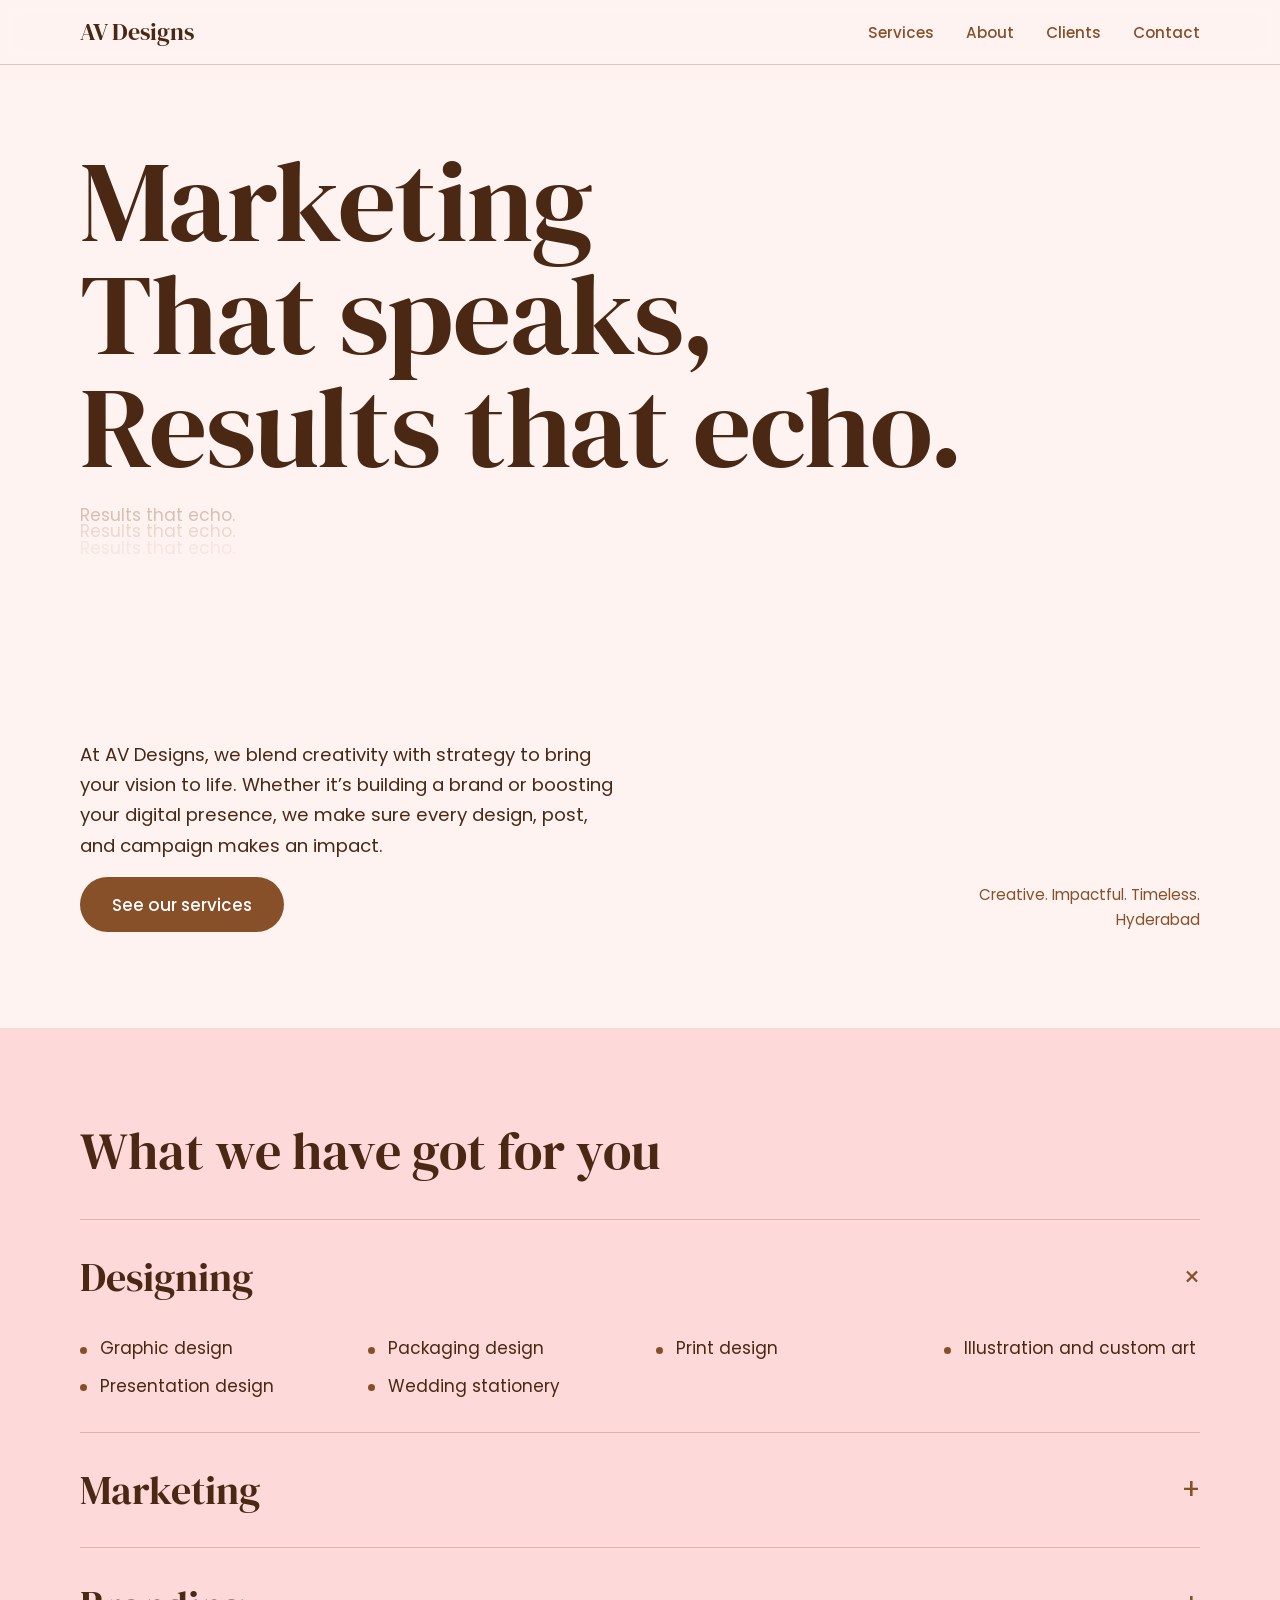
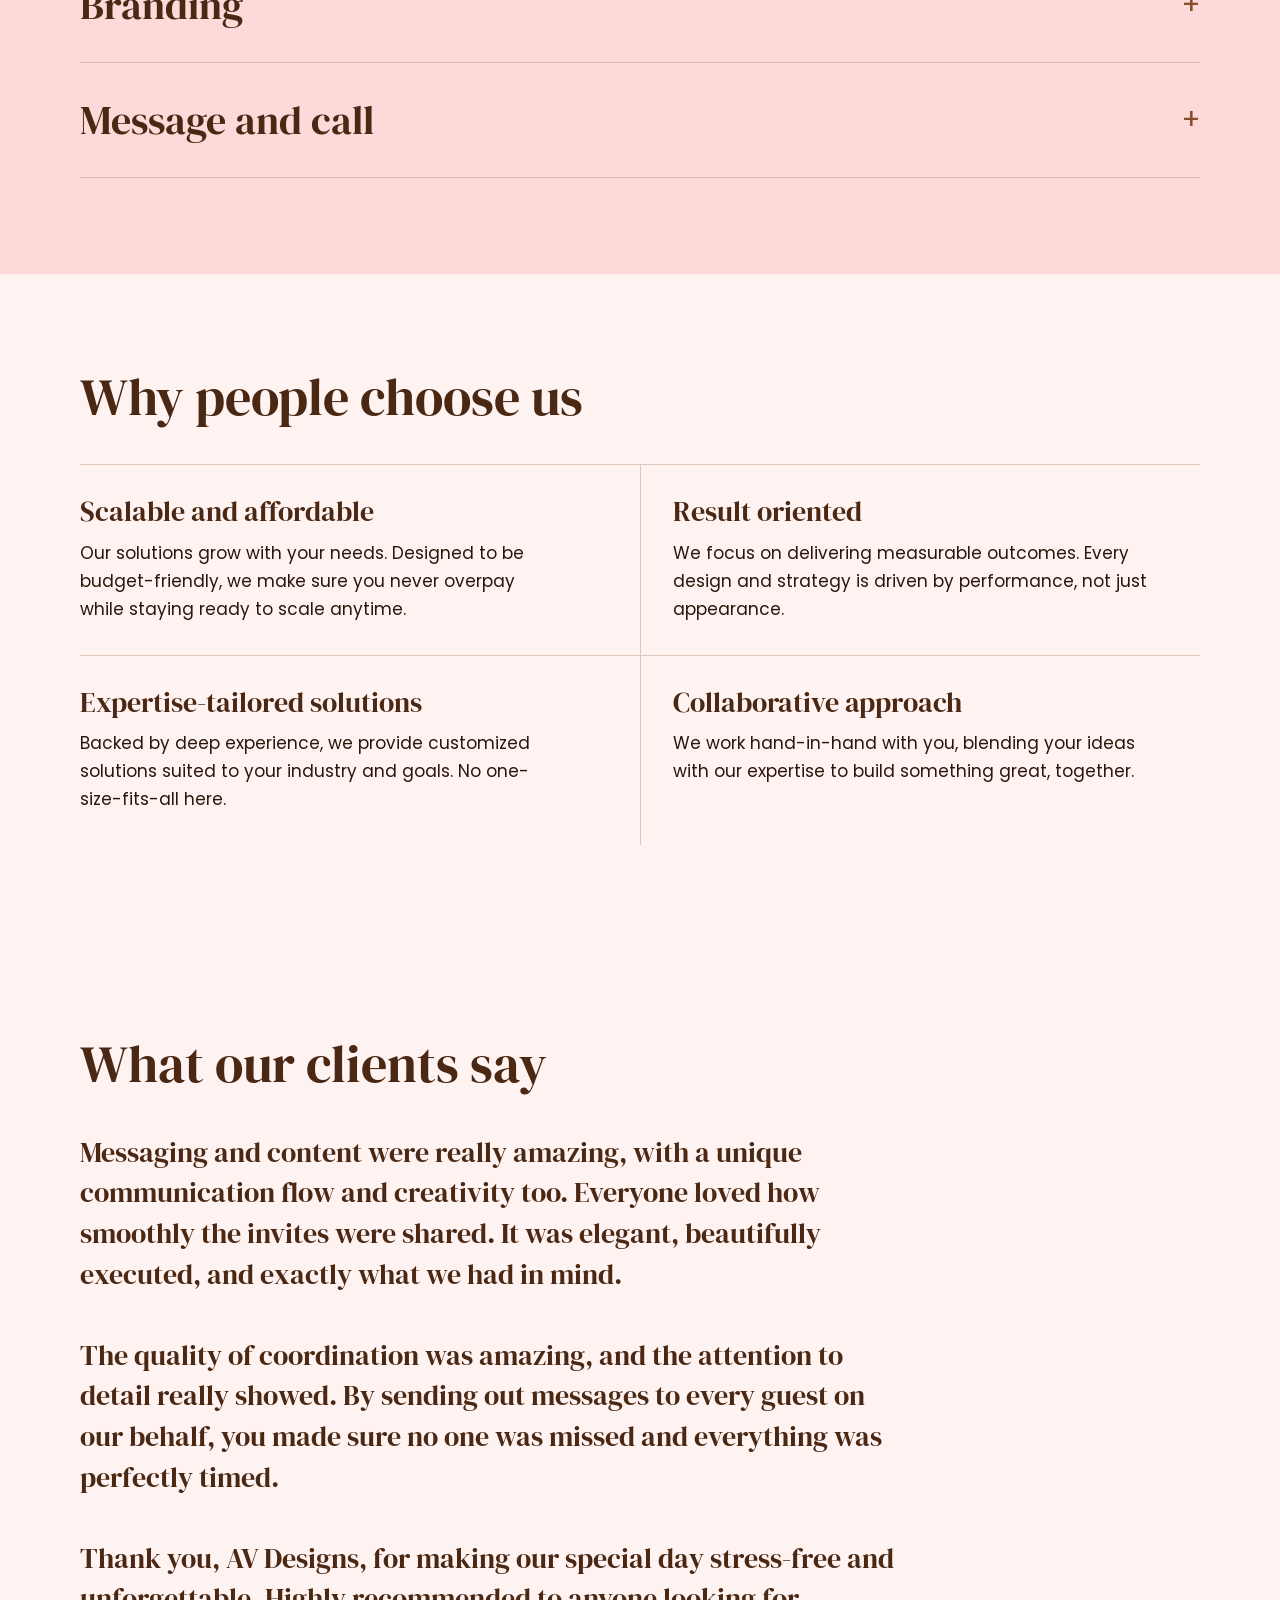
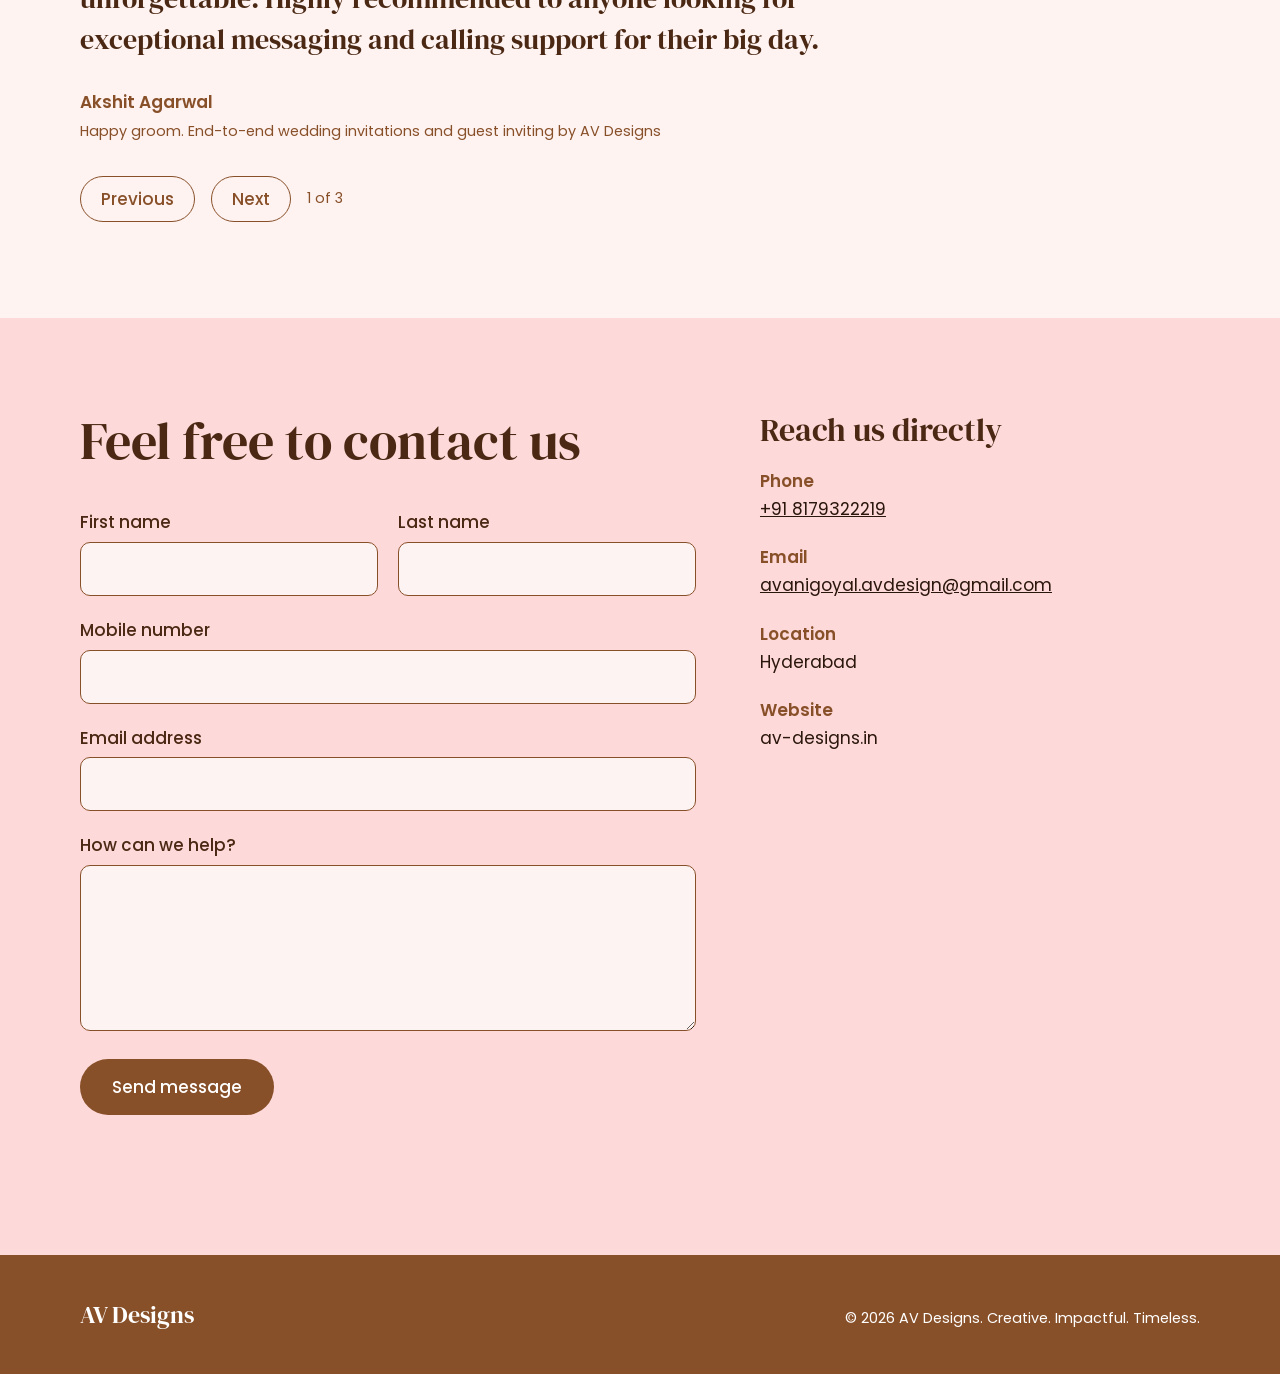
==== index.html @ d462ab47 "Initial commit" ====
<!doctype html>
<html lang="en">
<head>
<meta charset="UTF-8">
<meta name="viewport" content="width=device-width, initial-scale=1">
<title>AV Designs | Marketing, branding and wedding invitations</title>
<meta name="description" content="AV Designs blends creativity with strategy: graphic design, digital marketing, branding, and messaging for businesses and weddings. Hyderabad.">
<link rel="preconnect" href="https://fonts.googleapis.com">
<link rel="preconnect" href="https://fonts.gstatic.com" crossorigin>
<link href="https://fonts.googleapis.com/css2?family=DM+Serif+Display:ital@0;1&family=Poppins:wght@400;500;600&display=swap" rel="stylesheet">
<style>
:root{
  --brown:#885029;
  --brown-deep:#4a2813;
  --ink:#2a160a;
  --blush:#fdd9d9;
  --blush-pale:#fff3f2;
  --paper:#ffffff;
  --line:rgba(136,80,41,.28);
  --serif:'DM Serif Display',Georgia,serif;
  --sans:'Poppins',system-ui,-apple-system,'Segoe UI',sans-serif;
}
*{box-sizing:border-box}
html{scroll-behavior:smooth;scroll-padding-top:72px}
body{margin:0;font-family:var(--sans);color:var(--ink);background:var(--blush-pale);line-height:1.65;font-size:17px}
a{color:inherit}
img{max-width:100%}
:focus-visible{outline:3px solid var(--brown);outline-offset:3px;border-radius:4px}
.wrap{width:min(1120px,100% - 2.5rem);margin-inline:auto}
section{padding:6rem 0}
h1,h2,h3{font-family:var(--serif);font-weight:400;line-height:1.05;margin:0;color:var(--brown-deep)}
h2{font-size:clamp(2rem,4.5vw,3.25rem);margin-bottom:2.5rem}
p{margin:0 0 1rem}

/* nav */
header{position:sticky;top:0;z-index:20;background:rgba(255,243,242,.92);backdrop-filter:blur(8px);border-bottom:1px solid var(--line)}
.nav{display:flex;align-items:center;justify-content:space-between;height:64px}
.brand{font-family:var(--serif);font-size:1.5rem;color:var(--brown-deep);text-decoration:none}
.nav ul{display:flex;gap:2rem;list-style:none;margin:0;padding:0}
.nav a.link{text-decoration:none;font-weight:500;font-size:.95rem;color:var(--brown)}
.nav a.link:hover{text-decoration:underline;text-underline-offset:6px}
@media(max-width:640px){.nav ul{gap:1rem}.nav a.link{font-size:.82rem}.brand{font-size:1.25rem}}

/* hero: the echo */
.hero{padding:5rem 0 6rem;overflow:hidden}
.hero h1{font-size:clamp(3rem,9vw,7.25rem);letter-spacing:-.01em;line-height:.98}
.hero h1 span{display:block}
.echo{position:relative;height:0;pointer-events:none;user-select:none}
.echo span{display:block;position:absolute;left:0;top:0;white-space:nowrap;color:var(--brown);opacity:0}
.echo span:nth-child(1){transform:translateY(.98em);--o:.32}
.echo span:nth-child(2){transform:translateY(1.96em);--o:.17}
.echo span:nth-child(3){transform:translateY(2.94em);--o:.08}
.echo span{animation:echo 1.1s ease-out forwards}
.echo span:nth-child(1){animation-delay:.5s}
.echo span:nth-child(2){animation-delay:.8s}
.echo span:nth-child(3){animation-delay:1.1s}
@keyframes echo{to{opacity:var(--o)}}
.hero-body{margin-top:clamp(7rem,22vw,16rem);display:grid;grid-template-columns:1.3fr 1fr;gap:3rem;align-items:end}
.hero-body p{font-size:1.15rem;max-width:34rem;color:var(--brown-deep)}
.btn{display:inline-block;background:var(--brown);color:#fff;padding:.85rem 2rem;border-radius:999px;text-decoration:none;font-weight:500;border:0;font:inherit;font-weight:500;cursor:pointer}
.btn:hover{background:var(--brown-deep)}
.hero-meta{justify-self:end;text-align:right;color:var(--brown);font-size:.95rem}
@media(max-width:760px){.hero-body{grid-template-columns:1fr}.hero-meta{justify-self:start;text-align:left}}

/* services */
.services{background:var(--blush)}
details{border-top:1px solid var(--line)}
details:last-of-type{border-bottom:1px solid var(--line)}
summary{list-style:none;cursor:pointer;display:flex;justify-content:space-between;align-items:center;gap:1rem;padding:1.5rem 0;font-family:var(--serif);font-size:clamp(1.6rem,3.6vw,2.5rem);color:var(--brown-deep)}
summary::-webkit-details-marker{display:none}
summary::after{content:"+";font-family:var(--sans);font-size:1.75rem;color:var(--brown);transition:transform .25s}
details[open] summary::after{transform:rotate(45deg)}
details ul{margin:0 0 2rem;padding:0;list-style:none;display:grid;grid-template-columns:repeat(auto-fit,minmax(240px,1fr));gap:.6rem 2rem}
details li{padding-left:1.25rem;position:relative;color:var(--brown-deep)}
details li::before{content:"";position:absolute;left:0;top:.75em;width:7px;height:7px;border-radius:50%;background:var(--brown)}

/* why us */
.why-grid{display:grid;grid-template-columns:repeat(2,1fr);gap:0}
.why-grid div{padding:2rem 2rem 2rem 0;border-top:1px solid var(--line)}
.why-grid div:nth-child(even){padding-left:2rem;border-left:1px solid var(--line)}
.why-grid h3{font-size:1.75rem;margin-bottom:.75rem}
.why-grid p{margin:0;max-width:30rem}
@media(max-width:700px){.why-grid{grid-template-columns:1fr}.why-grid div,.why-grid div:nth-child(even){padding:1.75rem 0;border-left:0}}

/* testimonials */
.quote-box{max-width:52rem}
blockquote{margin:0;font-family:var(--serif);font-size:clamp(1.25rem,2.4vw,1.75rem);line-height:1.45;color:var(--brown-deep);white-space:pre-line}
.who{margin-top:1.75rem}
.who strong{display:block;font-weight:600;color:var(--brown)}
.who span{font-size:.9rem;color:var(--brown)}
.q-ctrl{display:flex;align-items:center;gap:1rem;margin-top:2rem}
.q-ctrl button{font:inherit;font-weight:500;padding:.5rem 1.25rem;border-radius:999px;border:1px solid var(--brown);background:transparent;color:var(--brown);cursor:pointer}
.q-ctrl button:hover{background:var(--brown);color:#fff}
.q-ctrl p{margin:0;color:var(--brown);font-size:.9rem}

/* contact */
.contact{background:var(--blush)}
.contact-grid{display:grid;grid-template-columns:1.4fr 1fr;gap:4rem}
form{display:grid;gap:1.25rem}
.row{display:grid;grid-template-columns:1fr 1fr;gap:1.25rem}
label{display:block;font-weight:500;margin-bottom:.35rem;color:var(--brown-deep)}
input,textarea{width:100%;font:inherit;padding:.75rem 1rem;border:1px solid var(--brown);border-radius:10px;background:rgba(255,255,255,.7);color:var(--ink)}
textarea{resize:vertical}
#status{min-height:1.5rem;margin:0;font-weight:500;color:var(--brown-deep)}
.details dl{margin:0}
.details dt{font-weight:600;color:var(--brown);margin-top:1.25rem}
.details dd{margin:0;overflow-wrap:anywhere}
@media(max-width:820px){.contact-grid{grid-template-columns:1fr;gap:3rem}.row{grid-template-columns:1fr}}

footer{background:var(--brown);color:#fff;padding:2.5rem 0}
footer .wrap{display:flex;justify-content:space-between;flex-wrap:wrap;gap:1rem;align-items:baseline}
footer .brand{color:#fff}
footer p{margin:0;font-size:.9rem}

@media(prefers-reduced-motion:reduce){
  html{scroll-behavior:auto}
  .echo span{animation:none;opacity:var(--o)}
  summary::after{transition:none}
}
</style>
</head>
<body>

<header>
  <div class="wrap nav">
    <a class="brand" href="#top">AV Designs</a>
    <nav aria-label="Main">
      <ul>
        <li><a class="link" href="#services">Services</a></li>
        <li><a class="link" href="#about">About</a></li>
        <li><a class="link" href="#testimonials">Clients</a></li>
        <li><a class="link" href="#contact">Contact</a></li>
      </ul>
    </nav>
  </div>
</header>

<main id="top">
  <section class="hero">
    <div class="wrap">
      <h1>
        <span>Marketing</span>
        <span>That speaks,</span>
        <span>Results that echo.</span>
      </h1>
      <div class="echo" aria-hidden="true">
        <span>Results that echo.</span>
        <span>Results that echo.</span>
        <span>Results that echo.</span>
      </div>
      <div class="hero-body">
        <div>
          <p>At AV Designs, we blend creativity with strategy to bring your vision to life. Whether it’s building a brand or boosting your digital presence, we make sure every design, post, and campaign makes an impact.</p>
          <a class="btn" href="#services">See our services</a>
        </div>
        <div class="hero-meta">
          Creative. Impactful. Timeless.<br>
          Hyderabad
        </div>
      </div>
    </div>
  </section>

  <section class="services" id="services">
    <div class="wrap">
      <h2>What we have got for you</h2>

      <details name="svc" open>
        <summary>Designing</summary>
        <ul>
          <li>Graphic design</li>
          <li>Packaging design</li>
          <li>Print design</li>
          <li>Illustration and custom art</li>
          <li>Presentation design</li>
          <li>Wedding stationery</li>
        </ul>
      </details>
      <details name="svc">
        <summary>Marketing</summary>
        <ul>
          <li>Digital marketing strategy</li>
          <li>Social media management</li>
          <li>Email marketing</li>
          <li>Paid advertising (PPC)</li>
          <li>Search engine optimization</li>
          <li>Performance tracking and analytics</li>
        </ul>
      </details>
      <details name="svc">
        <summary>Branding</summary>
        <ul>
          <li>Logo design</li>
          <li>Brand identity development</li>
          <li>Brand strategy</li>
          <li>Brand collateral</li>
          <li>Rebranding</li>
          <li>Tagline and messaging</li>
        </ul>
      </details>
      <details name="svc">
        <summary>Message and call</summary>
        <ul>
          <li>SMS package (character limit: 189 characters)</li>
          <li>WhatsApp package</li>
          <li>WhatsApp package with a unique number</li>
        </ul>
      </details>
    </div>
  </section>

  <section id="about">
    <div class="wrap">
      <h2>Why people choose us</h2>
      <div class="why-grid">
        <div>
          <h3>Scalable and affordable</h3>
          <p>Our solutions grow with your needs. Designed to be budget-friendly, we make sure you never overpay while staying ready to scale anytime.</p>
        </div>
        <div>
          <h3>Result oriented</h3>
          <p>We focus on delivering measurable outcomes. Every design and strategy is driven by performance, not just appearance.</p>
        </div>
        <div>
          <h3>Expertise-tailored solutions</h3>
          <p>Backed by deep experience, we provide customized solutions suited to your industry and goals. No one-size-fits-all here.</p>
        </div>
        <div>
          <h3>Collaborative approach</h3>
          <p>We work hand-in-hand with you, blending your ideas with our expertise to build something great, together.</p>
        </div>
      </div>
    </div>
  </section>


  <section id="testimonials">
    <div class="wrap">
      <h2>What our clients say</h2>
      <div class="quote-box" aria-live="polite">
        <blockquote id="q-text"></blockquote>
        <div class="who"><strong id="q-name"></strong><span id="q-title"></span></div>
      </div>
      <div class="q-ctrl">
        <button type="button" id="q-prev">Previous</button>
        <button type="button" id="q-next">Next</button>
        <p id="q-count"></p>
      </div>
    </div>
  </section>

  <section class="contact" id="contact">
    <div class="wrap contact-grid">
      <div>
        <h2>Feel free to contact us</h2>
        <form id="contact-form" novalidate>
          <div class="row">
            <div><label for="firstName">First name</label><input id="firstName" name="firstName" required autocomplete="given-name"></div>
            <div><label for="lastName">Last name</label><input id="lastName" name="lastName" required autocomplete="family-name"></div>
          </div>
          <div><label for="mobileNumber">Mobile number</label><input id="mobileNumber" name="mobileNumber" type="tel" required autocomplete="tel"></div>
          <div><label for="email">Email address</label><input id="email" name="email" type="email" required autocomplete="email"></div>
          <div><label for="queries">How can we help?</label><textarea id="queries" name="queries" rows="5" required></textarea></div>
          <div><button class="btn" type="submit" id="send">Send message</button></div>
          <p id="status" role="status"></p>
        </form>
      </div>
      <div class="details">
        <h2 style="font-size:2rem;margin-bottom:0">Reach us directly</h2>
        <dl>
          <dt>Phone</dt><dd><a href="tel:+918179322219">+91 8179322219</a></dd>
          <dt>Email</dt><dd><a href="mailto:avanigoyal.avdesign@gmail.com">avanigoyal.avdesign@gmail.com</a></dd>
          <dt>Location</dt><dd>Hyderabad</dd>
          <dt>Website</dt><dd>av-designs.in</dd>
        </dl>
      </div>
    </div>
  </section>
</main>

<footer>
  <div class="wrap">
    <a class="brand" href="#top">AV Designs</a>
    <p>© <span id="year"></span> AV Designs. Creative. Impactful. Timeless.</p>
  </div>
</footer>

<script>
/* ---- Testimonials ---- */
const QUOTES = [
  {
    text: "Messaging and content were really amazing, with a unique communication flow and creativity too. Everyone loved how smoothly the invites were shared. It was elegant, beautifully executed, and exactly what we had in mind.\n\nThe quality of coordination was amazing, and the attention to detail really showed. By sending out messages to every guest on our behalf, you made sure no one was missed and everything was perfectly timed.\n\nThank you, AV Designs, for making our special day stress-free and unforgettable. Highly recommended to anyone looking for exceptional messaging and calling support for their big day.",
    name: "Akshit Agarwal",
    title: "Happy groom. End-to-end wedding invitations and guest inviting by AV Designs"
  },
  {
    text: "We want to extend a massive thank you to AV Designs for the exceptional and creative way you incorporated our brands (The Baniya’s Cafe and The Kulcha Delight).\n\nYour unique approach not only showcased our products in the best light but also reflected your incredible talent and originality. The response from your audience has been truly amazing, and we’ve been both delighted and impressed.\n\nYour vision is inspiring, and we can’t wait to collaborate again.",
    name: "Yash Agarwal",
    title: "Founder, The Baniya’s Cafe. Partner, The Kulcha Delights"
  },
  {
    text: "Avani Goyal has been an absolute asset to KWIKBYTES in managing our social media presence. Her creativity and proactive approach shine through in every piece of content she creates. From conceptualizing engaging reels to going the extra mile by coming in person to shoot videos, Avani’s dedication is truly commendable.\n\nHer work speaks for itself, so much so that we have entrusted her with handling more brands under our umbrella. She brings fresh ideas, a keen eye for trends, and a strong work ethic that sets her apart.",
    name: "Ajuli Tulsyan and Sumit Tulsyan",
    title: "Founders, KWIKBYTES"
  }
];
let qi = 0;
const qText = document.getElementById('q-text'), qName = document.getElementById('q-name'),
      qTitle = document.getElementById('q-title'), qCount = document.getElementById('q-count');
function showQuote(i){
  qi = (i + QUOTES.length) % QUOTES.length;
  const q = QUOTES[qi];
  qText.textContent = q.text;
  qName.textContent = q.name;
  qTitle.textContent = q.title;
  qCount.textContent = (qi + 1) + ' of ' + QUOTES.length;
}
document.getElementById('q-prev').addEventListener('click', () => showQuote(qi - 1));
document.getElementById('q-next').addEventListener('click', () => showQuote(qi + 1));
showQuote(0);

/* ---- Contact form (Web3Forms, same access key as the current site) ---- */
const form = document.getElementById('contact-form');
const statusEl = document.getElementById('status');
const sendBtn = document.getElementById('send');
form.addEventListener('submit', async e => {
  e.preventDefault();
  if (!form.checkValidity()) {
    statusEl.textContent = 'Please fill in every field before sending.';
    form.reportValidity();
    return;
  }
  sendBtn.disabled = true;
  statusEl.textContent = 'Sending…';
  const data = new FormData(form);
  data.append('access_key', '12fa274e-4d5d-4006-8094-052eb9070c6e');
  try {
    const res = await fetch('https://api.web3forms.com/submit', { method: 'POST', body: data });
    const json = await res.json();
    if (json.success) {
      statusEl.textContent = 'Message sent. We’ll get back to you soon.';
      form.reset();
    } else {
      statusEl.textContent = json.message || 'Sending failed. Please try again or call +91 8179322219.';
    }
  } catch (err) {
    statusEl.textContent = 'Sending failed. Check your connection and try again.';
  }
  sendBtn.disabled = false;
});

document.getElementById('year').textContent = new Date().getFullYear();
</script>
</body>
</html>
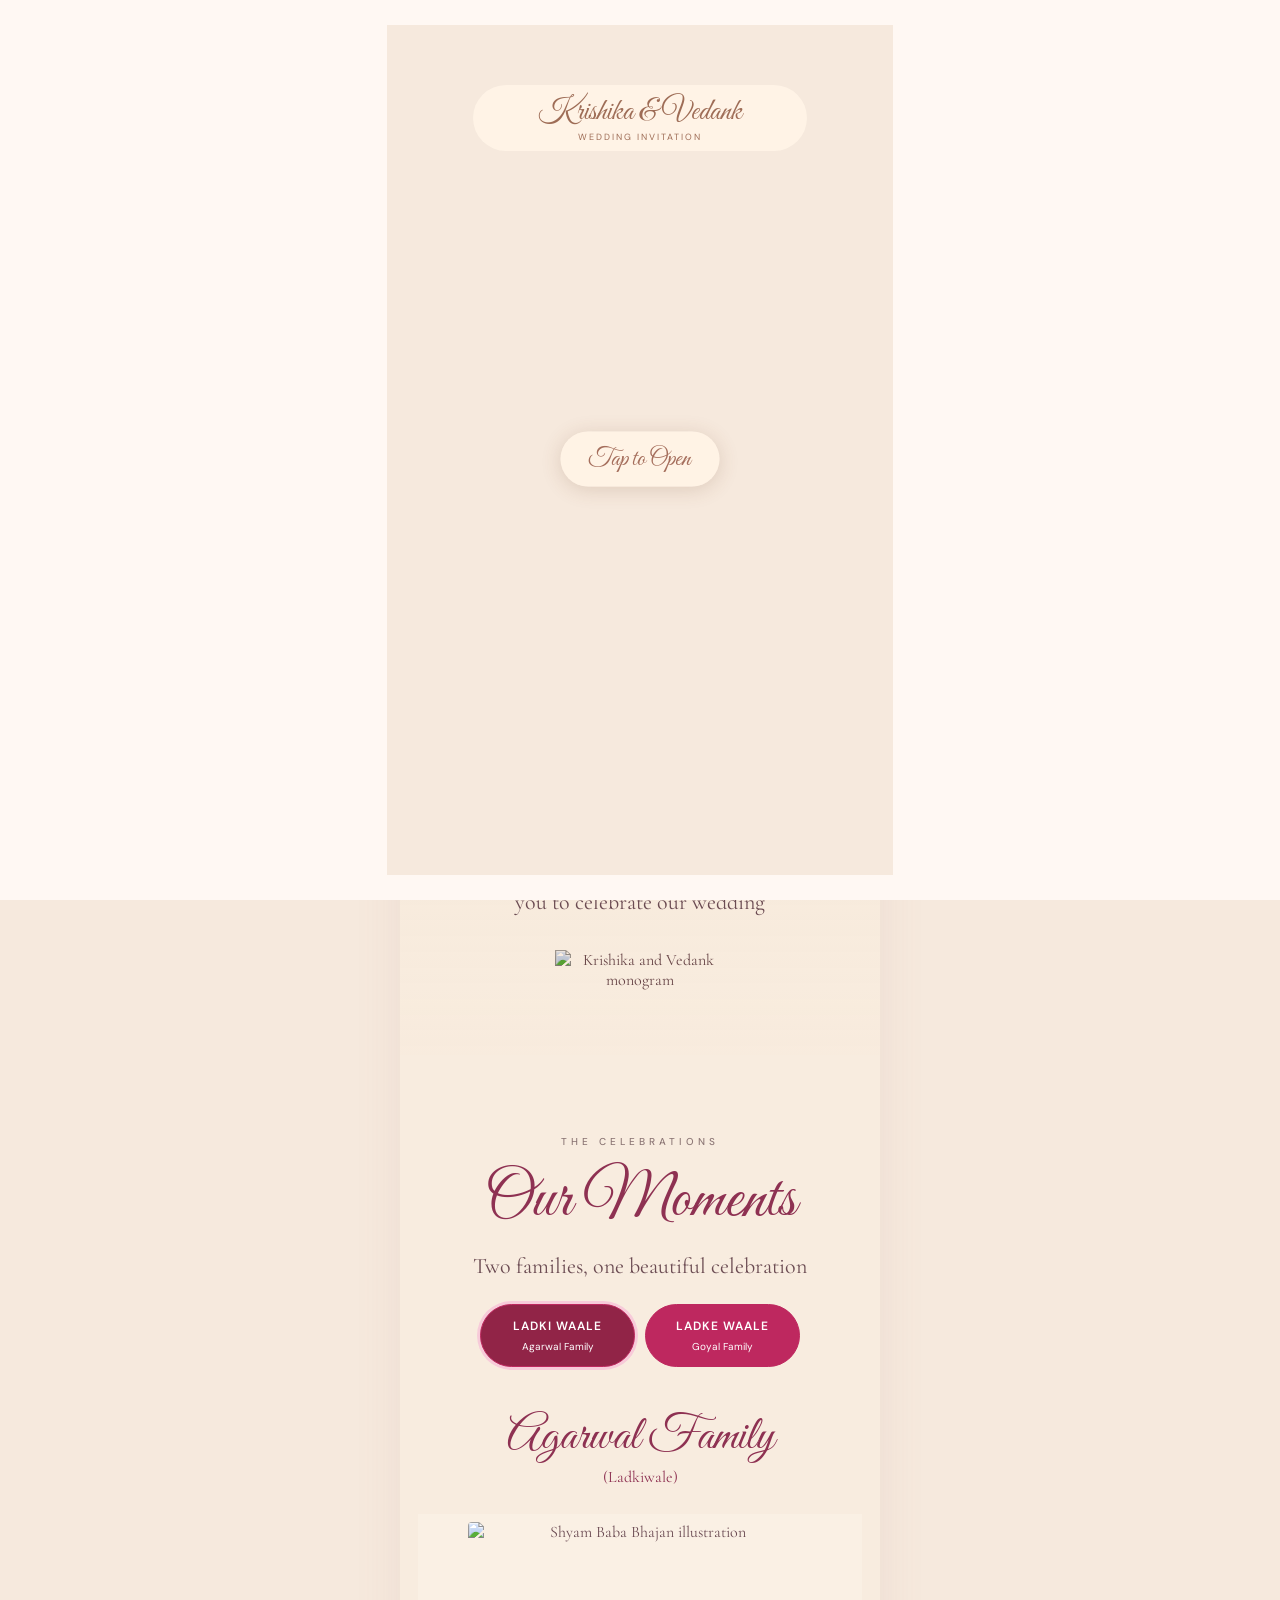
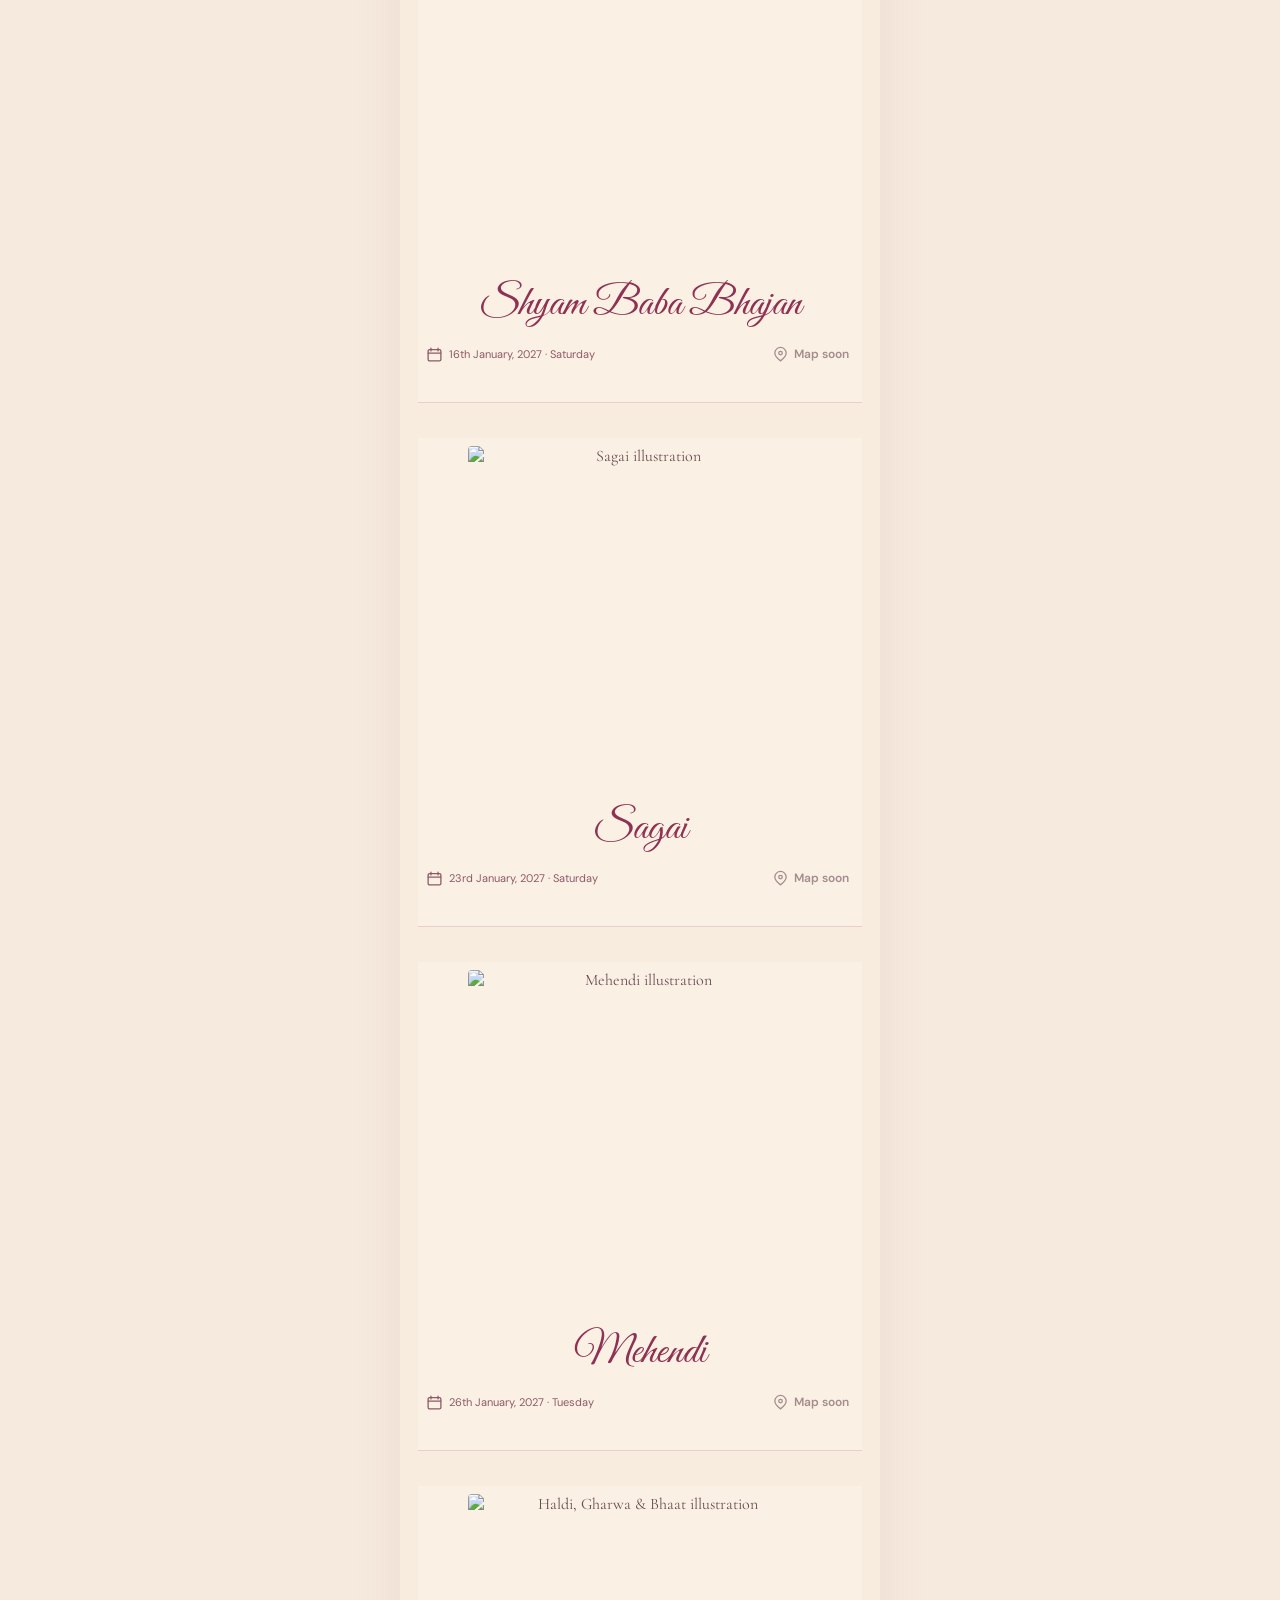
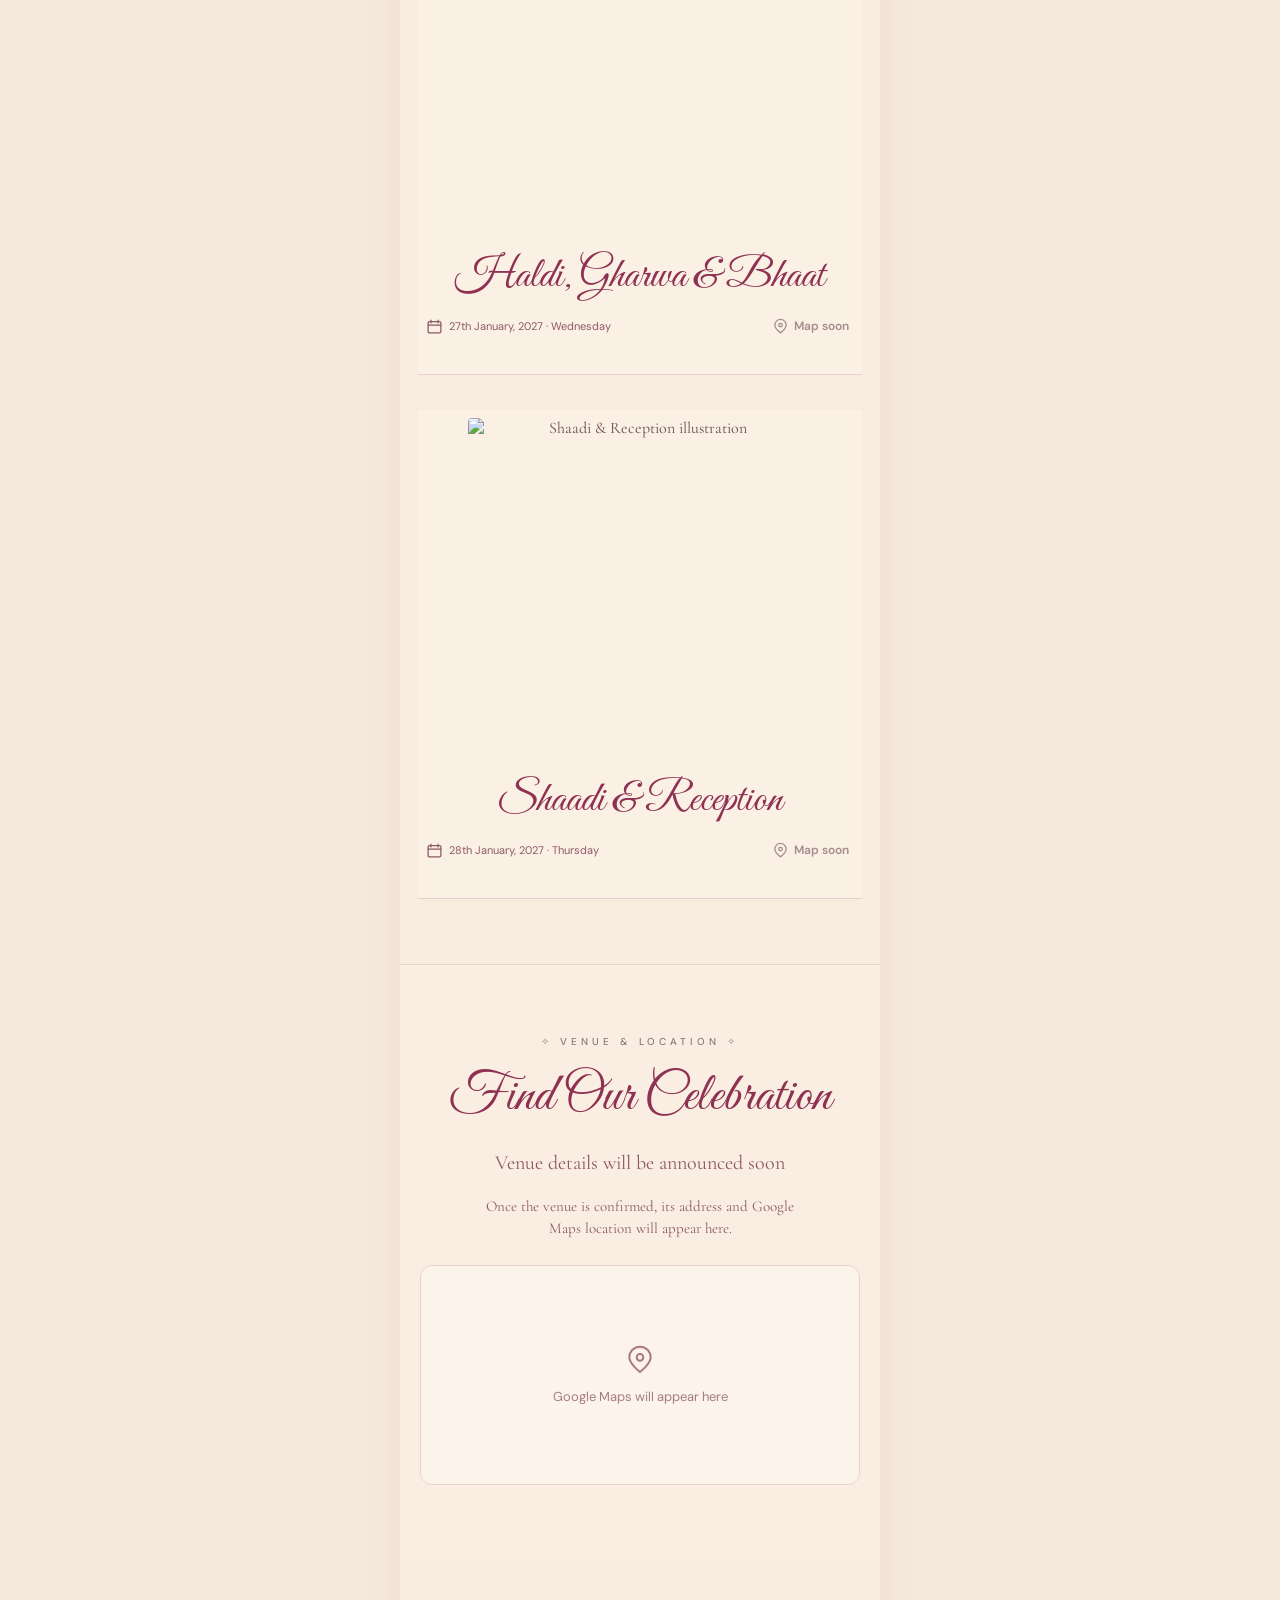
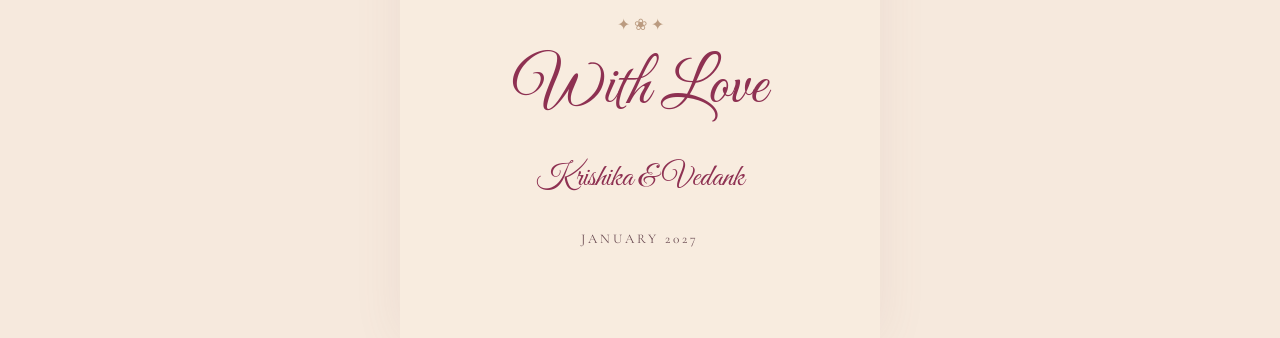
==== commit 922abae3: "update version" ====
--- a/index.html
+++ b/index.html
@@ -1,355 +1,6 @@
-<!doctype html>
-<html lang="en">
-<head>
-<meta charset="UTF-8">
-<meta name="viewport" content="width=device-width, initial-scale=1">
-<title>AV Designs | Marketing, branding and wedding invitations</title>
-<meta name="description" content="AV Designs blends creativity with strategy: graphic design, digital marketing, branding, and messaging for businesses and weddings. Hyderabad.">
-<link rel="preconnect" href="https://fonts.googleapis.com">
-<link rel="preconnect" href="https://fonts.gstatic.com" crossorigin>
-<link href="https://fonts.googleapis.com/css2?family=DM+Serif+Display:ital@0;1&family=Poppins:wght@400;500;600&display=swap" rel="stylesheet">
-<style>
-:root{
-  --brown:#885029;
-  --brown-deep:#4a2813;
-  --ink:#2a160a;
-  --blush:#fdd9d9;
-  --blush-pale:#fff3f2;
-  --paper:#ffffff;
-  --line:rgba(136,80,41,.28);
-  --serif:'DM Serif Display',Georgia,serif;
-  --sans:'Poppins',system-ui,-apple-system,'Segoe UI',sans-serif;
-}
-*{box-sizing:border-box}
-html{scroll-behavior:smooth;scroll-padding-top:72px}
-body{margin:0;font-family:var(--sans);color:var(--ink);background:var(--blush-pale);line-height:1.65;font-size:17px}
-a{color:inherit}
-img{max-width:100%}
-:focus-visible{outline:3px solid var(--brown);outline-offset:3px;border-radius:4px}
-.wrap{width:min(1120px,100% - 2.5rem);margin-inline:auto}
-section{padding:6rem 0}
-h1,h2,h3{font-family:var(--serif);font-weight:400;line-height:1.05;margin:0;color:var(--brown-deep)}
-h2{font-size:clamp(2rem,4.5vw,3.25rem);margin-bottom:2.5rem}
-p{margin:0 0 1rem}
-
-/* nav */
-header{position:sticky;top:0;z-index:20;background:rgba(255,243,242,.92);backdrop-filter:blur(8px);border-bottom:1px solid var(--line)}
-.nav{display:flex;align-items:center;justify-content:space-between;height:64px}
-.brand{font-family:var(--serif);font-size:1.5rem;color:var(--brown-deep);text-decoration:none}
-.nav ul{display:flex;gap:2rem;list-style:none;margin:0;padding:0}
-.nav a.link{text-decoration:none;font-weight:500;font-size:.95rem;color:var(--brown)}
-.nav a.link:hover{text-decoration:underline;text-underline-offset:6px}
-@media(max-width:640px){.nav ul{gap:1rem}.nav a.link{font-size:.82rem}.brand{font-size:1.25rem}}
-
-/* hero: the echo */
-.hero{padding:5rem 0 6rem;overflow:hidden}
-.hero h1{font-size:clamp(3rem,9vw,7.25rem);letter-spacing:-.01em;line-height:.98}
-.hero h1 span{display:block}
-.echo{position:relative;height:0;pointer-events:none;user-select:none}
-.echo span{display:block;position:absolute;left:0;top:0;white-space:nowrap;color:var(--brown);opacity:0}
-.echo span:nth-child(1){transform:translateY(.98em);--o:.32}
-.echo span:nth-child(2){transform:translateY(1.96em);--o:.17}
-.echo span:nth-child(3){transform:translateY(2.94em);--o:.08}
-.echo span{animation:echo 1.1s ease-out forwards}
-.echo span:nth-child(1){animation-delay:.5s}
-.echo span:nth-child(2){animation-delay:.8s}
-.echo span:nth-child(3){animation-delay:1.1s}
-@keyframes echo{to{opacity:var(--o)}}
-.hero-body{margin-top:clamp(7rem,22vw,16rem);display:grid;grid-template-columns:1.3fr 1fr;gap:3rem;align-items:end}
-.hero-body p{font-size:1.15rem;max-width:34rem;color:var(--brown-deep)}
-.btn{display:inline-block;background:var(--brown);color:#fff;padding:.85rem 2rem;border-radius:999px;text-decoration:none;font-weight:500;border:0;font:inherit;font-weight:500;cursor:pointer}
-.btn:hover{background:var(--brown-deep)}
-.hero-meta{justify-self:end;text-align:right;color:var(--brown);font-size:.95rem}
-@media(max-width:760px){.hero-body{grid-template-columns:1fr}.hero-meta{justify-self:start;text-align:left}}
-
-/* services */
-.services{background:var(--blush)}
-details{border-top:1px solid var(--line)}
-details:last-of-type{border-bottom:1px solid var(--line)}
-summary{list-style:none;cursor:pointer;display:flex;justify-content:space-between;align-items:center;gap:1rem;padding:1.5rem 0;font-family:var(--serif);font-size:clamp(1.6rem,3.6vw,2.5rem);color:var(--brown-deep)}
-summary::-webkit-details-marker{display:none}
-summary::after{content:"+";font-family:var(--sans);font-size:1.75rem;color:var(--brown);transition:transform .25s}
-details[open] summary::after{transform:rotate(45deg)}
-details ul{margin:0 0 2rem;padding:0;list-style:none;display:grid;grid-template-columns:repeat(auto-fit,minmax(240px,1fr));gap:.6rem 2rem}
-details li{padding-left:1.25rem;position:relative;color:var(--brown-deep)}
-details li::before{content:"";position:absolute;left:0;top:.75em;width:7px;height:7px;border-radius:50%;background:var(--brown)}
-
-/* why us */
-.why-grid{display:grid;grid-template-columns:repeat(2,1fr);gap:0}
-.why-grid div{padding:2rem 2rem 2rem 0;border-top:1px solid var(--line)}
-.why-grid div:nth-child(even){padding-left:2rem;border-left:1px solid var(--line)}
-.why-grid h3{font-size:1.75rem;margin-bottom:.75rem}
-.why-grid p{margin:0;max-width:30rem}
-@media(max-width:700px){.why-grid{grid-template-columns:1fr}.why-grid div,.why-grid div:nth-child(even){padding:1.75rem 0;border-left:0}}
-
-/* testimonials */
-.quote-box{max-width:52rem}
-blockquote{margin:0;font-family:var(--serif);font-size:clamp(1.25rem,2.4vw,1.75rem);line-height:1.45;color:var(--brown-deep);white-space:pre-line}
-.who{margin-top:1.75rem}
-.who strong{display:block;font-weight:600;color:var(--brown)}
-.who span{font-size:.9rem;color:var(--brown)}
-.q-ctrl{display:flex;align-items:center;gap:1rem;margin-top:2rem}
-.q-ctrl button{font:inherit;font-weight:500;padding:.5rem 1.25rem;border-radius:999px;border:1px solid var(--brown);background:transparent;color:var(--brown);cursor:pointer}
-.q-ctrl button:hover{background:var(--brown);color:#fff}
-.q-ctrl p{margin:0;color:var(--brown);font-size:.9rem}
-
-/* contact */
-.contact{background:var(--blush)}
-.contact-grid{display:grid;grid-template-columns:1.4fr 1fr;gap:4rem}
-form{display:grid;gap:1.25rem}
-.row{display:grid;grid-template-columns:1fr 1fr;gap:1.25rem}
-label{display:block;font-weight:500;margin-bottom:.35rem;color:var(--brown-deep)}
-input,textarea{width:100%;font:inherit;padding:.75rem 1rem;border:1px solid var(--brown);border-radius:10px;background:rgba(255,255,255,.7);color:var(--ink)}
-textarea{resize:vertical}
-#status{min-height:1.5rem;margin:0;font-weight:500;color:var(--brown-deep)}
-.details dl{margin:0}
-.details dt{font-weight:600;color:var(--brown);margin-top:1.25rem}
-.details dd{margin:0;overflow-wrap:anywhere}
-@media(max-width:820px){.contact-grid{grid-template-columns:1fr;gap:3rem}.row{grid-template-columns:1fr}}
-
-footer{background:var(--brown);color:#fff;padding:2.5rem 0}
-footer .wrap{display:flex;justify-content:space-between;flex-wrap:wrap;gap:1rem;align-items:baseline}
-footer .brand{color:#fff}
-footer p{margin:0;font-size:.9rem}
-
-@media(prefers-reduced-motion:reduce){
-  html{scroll-behavior:auto}
-  .echo span{animation:none;opacity:var(--o)}
-  summary::after{transition:none}
-}
-</style>
-</head>
-<body>
-
-<header>
-  <div class="wrap nav">
-    <a class="brand" href="#top">AV Designs</a>
-    <nav aria-label="Main">
-      <ul>
-        <li><a class="link" href="#services">Services</a></li>
-        <li><a class="link" href="#about">About</a></li>
-        <li><a class="link" href="#testimonials">Clients</a></li>
-        <li><a class="link" href="#contact">Contact</a></li>
-      </ul>
-    </nav>
-  </div>
-</header>
-
-<main id="top">
-  <section class="hero">
-    <div class="wrap">
-      <h1>
-        <span>Marketing</span>
-        <span>That speaks,</span>
-        <span>Results that echo.</span>
-      </h1>
-      <div class="echo" aria-hidden="true">
-        <span>Results that echo.</span>
-        <span>Results that echo.</span>
-        <span>Results that echo.</span>
-      </div>
-      <div class="hero-body">
-        <div>
-          <p>At AV Designs, we blend creativity with strategy to bring your vision to life. Whether it’s building a brand or boosting your digital presence, we make sure every design, post, and campaign makes an impact.</p>
-          <a class="btn" href="#services">See our services</a>
-        </div>
-        <div class="hero-meta">
-          Creative. Impactful. Timeless.<br>
-          Hyderabad
-        </div>
-      </div>
-    </div>
-  </section>
-
-  <section class="services" id="services">
-    <div class="wrap">
-      <h2>What we have got for you</h2>
-
-      <details name="svc" open>
-        <summary>Designing</summary>
-        <ul>
-          <li>Graphic design</li>
-          <li>Packaging design</li>
-          <li>Print design</li>
-          <li>Illustration and custom art</li>
-          <li>Presentation design</li>
-          <li>Wedding stationery</li>
-        </ul>
-      </details>
-      <details name="svc">
-        <summary>Marketing</summary>
-        <ul>
-          <li>Digital marketing strategy</li>
-          <li>Social media management</li>
-          <li>Email marketing</li>
-          <li>Paid advertising (PPC)</li>
-          <li>Search engine optimization</li>
-          <li>Performance tracking and analytics</li>
-        </ul>
-      </details>
-      <details name="svc">
-        <summary>Branding</summary>
-        <ul>
-          <li>Logo design</li>
-          <li>Brand identity development</li>
-          <li>Brand strategy</li>
-          <li>Brand collateral</li>
-          <li>Rebranding</li>
-          <li>Tagline and messaging</li>
-        </ul>
-      </details>
-      <details name="svc">
-        <summary>Message and call</summary>
-        <ul>
-          <li>SMS package (character limit: 189 characters)</li>
-          <li>WhatsApp package</li>
-          <li>WhatsApp package with a unique number</li>
-        </ul>
-      </details>
-    </div>
-  </section>
-
-  <section id="about">
-    <div class="wrap">
-      <h2>Why people choose us</h2>
-      <div class="why-grid">
-        <div>
-          <h3>Scalable and affordable</h3>
-          <p>Our solutions grow with your needs. Designed to be budget-friendly, we make sure you never overpay while staying ready to scale anytime.</p>
-        </div>
-        <div>
-          <h3>Result oriented</h3>
-          <p>We focus on delivering measurable outcomes. Every design and strategy is driven by performance, not just appearance.</p>
-        </div>
-        <div>
-          <h3>Expertise-tailored solutions</h3>
-          <p>Backed by deep experience, we provide customized solutions suited to your industry and goals. No one-size-fits-all here.</p>
-        </div>
-        <div>
-          <h3>Collaborative approach</h3>
-          <p>We work hand-in-hand with you, blending your ideas with our expertise to build something great, together.</p>
-        </div>
-      </div>
-    </div>
-  </section>
-
-
-  <section id="testimonials">
-    <div class="wrap">
-      <h2>What our clients say</h2>
-      <div class="quote-box" aria-live="polite">
-        <blockquote id="q-text"></blockquote>
-        <div class="who"><strong id="q-name"></strong><span id="q-title"></span></div>
-      </div>
-      <div class="q-ctrl">
-        <button type="button" id="q-prev">Previous</button>
-        <button type="button" id="q-next">Next</button>
-        <p id="q-count"></p>
-      </div>
-    </div>
-  </section>
-
-  <section class="contact" id="contact">
-    <div class="wrap contact-grid">
-      <div>
-        <h2>Feel free to contact us</h2>
-        <form id="contact-form" novalidate>
-          <div class="row">
-            <div><label for="firstName">First name</label><input id="firstName" name="firstName" required autocomplete="given-name"></div>
-            <div><label for="lastName">Last name</label><input id="lastName" name="lastName" required autocomplete="family-name"></div>
-          </div>
-          <div><label for="mobileNumber">Mobile number</label><input id="mobileNumber" name="mobileNumber" type="tel" required autocomplete="tel"></div>
-          <div><label for="email">Email address</label><input id="email" name="email" type="email" required autocomplete="email"></div>
-          <div><label for="queries">How can we help?</label><textarea id="queries" name="queries" rows="5" required></textarea></div>
-          <div><button class="btn" type="submit" id="send">Send message</button></div>
-          <p id="status" role="status"></p>
-        </form>
-      </div>
-      <div class="details">
-        <h2 style="font-size:2rem;margin-bottom:0">Reach us directly</h2>
-        <dl>
-          <dt>Phone</dt><dd><a href="tel:+918179322219">+91 8179322219</a></dd>
-          <dt>Email</dt><dd><a href="mailto:avanigoyal.avdesign@gmail.com">avanigoyal.avdesign@gmail.com</a></dd>
-          <dt>Location</dt><dd>Hyderabad</dd>
-          <dt>Website</dt><dd>av-designs.in</dd>
-        </dl>
-      </div>
-    </div>
-  </section>
-</main>
-
-<footer>
-  <div class="wrap">
-    <a class="brand" href="#top">AV Designs</a>
-    <p>© <span id="year"></span> AV Designs. Creative. Impactful. Timeless.</p>
-  </div>
-</footer>
-
-<script>
-/* ---- Testimonials ---- */
-const QUOTES = [
-  {
-    text: "Messaging and content were really amazing, with a unique communication flow and creativity too. Everyone loved how smoothly the invites were shared. It was elegant, beautifully executed, and exactly what we had in mind.\n\nThe quality of coordination was amazing, and the attention to detail really showed. By sending out messages to every guest on our behalf, you made sure no one was missed and everything was perfectly timed.\n\nThank you, AV Designs, for making our special day stress-free and unforgettable. Highly recommended to anyone looking for exceptional messaging and calling support for their big day.",
-    name: "Akshit Agarwal",
-    title: "Happy groom. End-to-end wedding invitations and guest inviting by AV Designs"
-  },
-  {
-    text: "We want to extend a massive thank you to AV Designs for the exceptional and creative way you incorporated our brands (The Baniya’s Cafe and The Kulcha Delight).\n\nYour unique approach not only showcased our products in the best light but also reflected your incredible talent and originality. The response from your audience has been truly amazing, and we’ve been both delighted and impressed.\n\nYour vision is inspiring, and we can’t wait to collaborate again.",
-    name: "Yash Agarwal",
-    title: "Founder, The Baniya’s Cafe. Partner, The Kulcha Delights"
-  },
-  {
-    text: "Avani Goyal has been an absolute asset to KWIKBYTES in managing our social media presence. Her creativity and proactive approach shine through in every piece of content she creates. From conceptualizing engaging reels to going the extra mile by coming in person to shoot videos, Avani’s dedication is truly commendable.\n\nHer work speaks for itself, so much so that we have entrusted her with handling more brands under our umbrella. She brings fresh ideas, a keen eye for trends, and a strong work ethic that sets her apart.",
-    name: "Ajuli Tulsyan and Sumit Tulsyan",
-    title: "Founders, KWIKBYTES"
-  }
-];
-let qi = 0;
-const qText = document.getElementById('q-text'), qName = document.getElementById('q-name'),
-      qTitle = document.getElementById('q-title'), qCount = document.getElementById('q-count');
-function showQuote(i){
-  qi = (i + QUOTES.length) % QUOTES.length;
-  const q = QUOTES[qi];
-  qText.textContent = q.text;
-  qName.textContent = q.name;
-  qTitle.textContent = q.title;
-  qCount.textContent = (qi + 1) + ' of ' + QUOTES.length;
-}
-document.getElementById('q-prev').addEventListener('click', () => showQuote(qi - 1));
-document.getElementById('q-next').addEventListener('click', () => showQuote(qi + 1));
-showQuote(0);
-
-/* ---- Contact form (Web3Forms, same access key as the current site) ---- */
-const form = document.getElementById('contact-form');
-const statusEl = document.getElementById('status');
-const sendBtn = document.getElementById('send');
-form.addEventListener('submit', async e => {
-  e.preventDefault();
-  if (!form.checkValidity()) {
-    statusEl.textContent = 'Please fill in every field before sending.';
-    form.reportValidity();
-    return;
-  }
-  sendBtn.disabled = true;
-  statusEl.textContent = 'Sending…';
-  const data = new FormData(form);
-  data.append('access_key', '12fa274e-4d5d-4006-8094-052eb9070c6e');
-  try {
-    const res = await fetch('https://api.web3forms.com/submit', { method: 'POST', body: data });
-    const json = await res.json();
-    if (json.success) {
-      statusEl.textContent = 'Message sent. We’ll get back to you soon.';
-      form.reset();
-    } else {
-      statusEl.textContent = json.message || 'Sending failed. Please try again or call +91 8179322219.';
-    }
-  } catch (err) {
-    statusEl.textContent = 'Sending failed. Check your connection and try again.';
-  }
-  sendBtn.disabled = false;
-});
-
-document.getElementById('year').textContent = new Date().getFullYear();
-</script>
-</body>
-</html>
+<!doctype html><html lang="en"><head><meta charset="UTF-8"><meta name="viewport" content="width=device-width,initial-scale=1"><meta name="theme-color" content="#fffaf7"><title>Krishika & Vedank | Wedding Invitation</title><link rel="stylesheet" href="style.css"></head><body>
+<audio id="song" src="assets/music.mpeg" preload="auto" loop></audio><button id="music" class="music" aria-label="Play or pause wedding music">♫ <span>Play</span></button>
+<div id="entrance" class="entrance"><div class="door-stage"><div class="door-inside"></div><div class="panel left"></div><div class="panel right"></div><div class="door-plaque">Krishika & Vedank<small>WEDDING INVITATION</small></div><button id="open" class="tap">Tap to Open</button></div></div>
+<main id="invitation" class="invitation"><section class="hero" id="home"><p class="micro">TOGETHER WITH OUR FAMILIES</p><div class="names"><span>Krishika</span><i>&</i><span>Vedank</span></div><p class="micro save">SAVE THE DATE</p><div class="scratch-area"><div class="scratch-inner"><strong>28 January 2027</strong><small>OUR WEDDING DAY</small></div><canvas id="scratch" aria-label="Scratch the gold card to reveal wedding date"></canvas></div><button id="scratchBtn" class="scratch-button">✧ Scratch to reveal ✧</button><div class="timer" id="timer"><div><strong id="days">00</strong><small>DAYS</small></div><div><strong id="hours">00</strong><small>HOURS</small></div><div><strong id="minutes">00</strong><small>MINUTES</small></div><div><strong id="seconds">00</strong><small>SECONDS</small></div></div><div class="hero-flourish">❧ &nbsp; ❀ &nbsp; ❧</div><p class="intro">With hearts full of joy, we invite you to celebrate our wedding</p><img class="monogram" src="assets/logo.png" alt="Krishika and Vedank monogram" loading="lazy"></section>
+<section class="selection" id="families"><p class="micro">THE CELEBRATIONS</p><h2>Our Moments</h2><p class="sub">Two families, one beautiful celebration</p><div class="family-buttons"><button class="family-btn selected" data-family="girl">LADKI WAALE <small>Agarwal Family</small></button><button class="family-btn" data-family="boy">LADKE WAALE <small>Goyal Family</small></button></div><h3 id="familyTitle">Agarwal Family <small>(Ladkiwale)</small></h3><div id="events" class="events"></div></section><section id="venue-location" class="venue-location"><p class="micro">✧ VENUE & LOCATION ✧</p><h2>Find Our Celebration</h2><p>Venue details will be announced soon</p><p class="venue-note">Once the venue is confirmed, its address and Google Maps location will appear here.</p><div class="bottom-map" aria-label="Google Maps placeholder"><svg viewBox="0 0 24 24" width="32" height="32" fill="none" stroke="currentColor" stroke-width="1.5"><path d="M20 10c0 5-8 11-8 11S4 15 4 10a8 8 0 1 1 16 0Z"/><circle cx="12" cy="10" r="2.5"/></svg><span>Google Maps will appear here</span></div></section><footer><div class="flourish">✦ ❀ ✦</div><h2>With Love</h2><p>Krishika & Vedank</p><small>JANUARY 2027</small></footer></main>
+<div id="popup" class="popup" role="dialog" aria-modal="true" aria-hidden="true" aria-label="Save the date"><div class="popup-inner"><button id="close" class="close" aria-label="Close">×</button><p class="micro">SAVE THE DATE</p><h2>28 January 2027</h2><p>Krishika & Vedank</p><p>Let the celebrations begin!</p><button id="explore" class="family-btn">Explore the celebrations ↓</button></div></div><div id="confetti" class="confetti" aria-hidden="true"></div><script src="script.js"></script></body></html>
--- a/style.css
+++ b/style.css
@@ -0,0 +1,44 @@
+@import url('https://fonts.googleapis.com/css2?family=Cormorant+Garamond:wght@400;500;600&family=Great+Vibes&family=DM+Sans:wght@400;500;600&display=swap');
+:root{--pink:#bc275f;--wine:#8e3152;--cream:#fffaf8;--ink:#6b4b52}*{box-sizing:border-box}html{scroll-behavior:smooth}body{margin:0;background:#fff9f6;color:var(--ink);font-family:'Cormorant Garamond',Georgia,serif}button{cursor:pointer}body:before{content:'';position:fixed;inset:0;background:url('assets/palace.png') center center/cover no-repeat;z-index:-3}body:after{content:'';position:fixed;inset:0;background:rgba(255,252,249,.89);z-index:-2}.invitation{width:min(100%,480px);min-height:100vh;margin:auto;background:rgba(255,251,249,.86);box-shadow:0 0 45px #9b727019;position:relative}.music{position:fixed;top:15px;right:15px;z-index:60;border:0;border-radius:50px;padding:11px 15px;background:#be285f;color:white;font:600 13px 'DM Sans',sans-serif;box-shadow:0 4px 16px #aa22594a}.entrance{position:fixed;inset:0;z-index:100;display:flex;justify-content:center;align-items:center;background:#fff8f3;transition:opacity .7s,visibility .7s}.entrance.gone{opacity:0;visibility:hidden;pointer-events:none}.door-stage{height:min(100dvh,850px);aspect-ratio:192/322;max-width:100%;position:relative;overflow:hidden;background:#e7b991;perspective:1200px}.door-inside{position:absolute;inset:0;background:linear-gradient(#fff9f6,#fff9f6);opacity:1}.panel{position:absolute;top:0;bottom:0;width:50%;background-image:url('assets/door.png');background-repeat:no-repeat;background-size:200% 100%;backface-visibility:hidden;transition:transform 2.1s cubic-bezier(.4,0,.16,1);z-index:2}.panel.left{left:0;background-position:left center;transform-origin:left center}.panel.right{right:0;background-position:right center;transform-origin:right center}.entrance.opening .panel.left{transform:rotateY(-105deg)}.entrance.opening .panel.right{transform:rotateY(105deg)}.door-plaque{position:absolute;z-index:3;top:7%;left:17%;right:17%;border-radius:35px;padding:8px 5px;text-align:center;background:#fff5e7e8;color:#9e6c56;font:clamp(20px,3.8vh,30px) 'Great Vibes',cursive;transition:opacity .35s}.door-plaque small{display:block;font:9px 'DM Sans',sans-serif;letter-spacing:2px}.tap{position:absolute;z-index:4;top:51%;left:50%;transform:translate(-50%,-50%);border:0;border-radius:50px;background:#fff4e6ed;padding:12px 28px;color:#a56e5c;font:25px 'Great Vibes',cursive;white-space:nowrap;box-shadow:0 3px 20px #7b482d30;transition:opacity .3s}.entrance.opening .tap,.entrance.opening .door-plaque{opacity:0;pointer-events:none}.hero{text-align:center;min-height:100dvh;padding:90px 20px 45px;display:flex;align-items:center;flex-direction:column;justify-content:flex-start}.micro{font:500 10px 'DM Sans',sans-serif;letter-spacing:4px;color:#8d7776}.names{margin:30px auto 18px;display:flex;flex-direction:column;align-items:center;line-height:1.08;color:var(--wine);font:clamp(65px,16vw,91px) 'Great Vibes',cursive}.names i{font:30px 'Cormorant Garamond',serif;color:#b99c71;margin:0}.save{margin:16px 0 18px}.scratch-area{position:relative;width:min(100%,320px);height:142px;border-radius:12px;overflow:hidden;background:#fff5e9;box-shadow:0 8px 30px #d7b87432}.scratch-inner{height:100%;display:flex;align-items:center;justify-content:center;flex-direction:column;color:var(--wine);font:31px 'Great Vibes',cursive}.scratch-inner small{font:10px 'DM Sans',sans-serif;letter-spacing:2px;margin-top:8px}#scratch{position:absolute;inset:0;width:100%;height:100%;touch-action:none}.scratch-button{border:0;border-radius:50px;background:var(--pink);color:#fff;padding:11px 22px;margin:16px 0;font:600 12px 'DM Sans',sans-serif;letter-spacing:1px}.timer{display:grid;grid-template-columns:repeat(4,1fr);gap:7px;width:100%;max-width:345px;margin:13px auto 25px}.timer div{background:#fff0edbd;border:1px solid #f0d8d6;border-radius:9px;padding:10px 2px}.timer strong{display:block;color:#a4365a;font:29px 'Cormorant Garamond',serif}.timer small{display:block;font:9px 'DM Sans',sans-serif;letter-spacing:1px}.hero-flourish{color:#d5aa83;font-size:24px}.intro{max-width:300px;font-size:22px;line-height:1.4}.monogram{width:170px;max-width:60%;mix-blend-mode:multiply;margin:10px auto 20px}.selection{text-align:center;padding:70px 18px 65px}.selection h2,footer h2{font:65px 'Great Vibes',cursive;color:var(--wine);font-weight:400;margin:12px 0}.sub{font-size:22px;margin:0 auto 24px}.family-buttons{display:flex;gap:10px;justify-content:center;flex-wrap:wrap;margin:25px 0 40px}.family-btn{background:#be285f;color:white;border:1px solid #be285f;border-radius:40px;padding:13px 20px;font:600 12px 'DM Sans',sans-serif;letter-spacing:1px;min-width:155px}.family-btn small{display:block;font-size:10px;letter-spacing:0;margin-top:6px;font-weight:400}.family-btn.selected{background:#912447;box-shadow:0 0 0 3px #f7cbd9}#familyTitle{font:48px 'Great Vibes',cursive;color:var(--wine);font-weight:400;margin:0 0 27px;scroll-margin-top:30px}#familyTitle small{display:block;font:16px 'Cormorant Garamond',serif}.events{display:grid;gap:35px}.event{background:#fffaf9cc;border-bottom:1px solid #e8cdd1;padding:8px 8px 26px}.event img{display:block;width:100%;max-width:345px;height:340px;object-fit:cover;object-position:center;margin:auto;border-radius:4px}.event h4{font:43px 'Great Vibes',cursive;color:var(--wine);font-weight:400;margin:15px 0 3px}.event .event-date{font:15px 'DM Sans',sans-serif;color:#8e5967}.event .venue{font-size:18px;color:#998082}footer{text-align:center;padding:55px 20px 90px}footer p{font:31px 'Great Vibes',cursive;color:var(--wine)}footer small{letter-spacing:3px}.flourish{color:#bb9b80}.popup{position:fixed;inset:0;background:#50323d9c;z-index:80;display:none;align-items:center;justify-content:center;padding:20px}.popup.show{display:flex}.popup-inner{position:relative;background:#fffaf7;border:1px solid #ebc6cf;box-shadow:0 20px 60px #34172252;text-align:center;padding:50px 22px;width:min(380px,100%)}.popup-inner h2{font:54px 'Great Vibes',cursive;color:var(--wine);font-weight:400}.popup-inner p{font-size:23px}.popup-inner .micro{font-size:10px}.close{position:absolute;top:5px;right:12px;font-size:30px;border:0;background:transparent;color:var(--wine)}.confetti{position:fixed;inset:0;pointer-events:none;z-index:90;overflow:hidden}.confetti i{position:absolute;top:-30px;width:8px;height:13px;animation:fall 3s linear forwards}@keyframes fall{to{transform:translateY(110vh) rotate(720deg);opacity:0}}@media(min-width:600px){.hero{padding-top:95px}.names{font-size:91px}}@media(prefers-reduced-motion:reduce){.panel{transition-duration:.2s}.confetti i{animation-duration:.5s}}
+
+/* VENUE & GOOGLE MAPS — editable placeholders for each function */
+.venue-block{margin:24px auto 0;max-width:355px;padding:22px 14px 24px;border:1px solid #e9d4d5;background:rgba(255,252,249,.88);border-radius:14px;box-shadow:0 5px 20px #8e31520b}
+.venue-eyebrow{font:600 10px 'DM Sans',sans-serif;letter-spacing:2.3px;color:#ad7181;margin:0 0 12px}
+.venue-name{font:500 28px 'Cormorant Garamond',Georgia,serif;color:var(--wine);margin:0 0 7px}
+.venue-address{font:16px 'Cormorant Garamond',Georgia,serif;line-height:1.4;color:#89747a;margin:0 0 18px}
+.map-placeholder{width:100%;aspect-ratio:16/10;overflow:hidden;border:1px solid #e8d7d2;border-radius:10px;background:linear-gradient(145deg,#fff8f3,#f9ebeb);display:flex;align-items:center;justify-content:center}
+.map-placeholder iframe{width:100%;height:100%;border:0}
+.map-empty{display:flex;flex-direction:column;align-items:center;justify-content:center;gap:8px;padding:18px;color:#b58b8c;font:13px 'DM Sans',sans-serif;text-align:center}
+.map-empty strong{color:#8e5967;font-size:13px;font-weight:500}
+.map-empty small{font-size:11px;line-height:1.5}
+.map-pin{font-size:36px;color:#bc275f;line-height:1}
+.directions{display:inline-block;margin-top:16px;border:1px solid #be285f;border-radius:30px;padding:10px 20px;text-decoration:none;background:#be285f;color:white;font:500 12px 'DM Sans',sans-serif}
+.directions.disabled{background:transparent;color:#aa8e95;border-color:#dfcbd0;cursor:default}
+
+/* November update: beige immediately after gate, gentle fixed palace illustration */
+:root{--beige:#f6e9dd}
+body{background:var(--beige)}
+body:after{background:rgba(247,235,222,.77)}
+.invitation{background:rgba(249,238,225,.74)}
+.door-inside{background:#f6e9dd}
+.hero{background:linear-gradient(180deg,rgba(246,232,218,.95) 0%,rgba(247,233,218,.73) 58%,rgba(247,233,218,.30) 100%)}
+.event{background:rgba(251,242,232,.68)}
+.venue-block{background:rgba(250,240,229,.88)}
+.event-meta{display:flex;justify-content:center;align-items:center;gap:16px;flex-wrap:wrap;margin:10px auto 8px;font:12px 'DM Sans',sans-serif;color:#8e5967}
+.event-meta .meta-date{display:inline-flex;align-items:center;gap:6px}
+.event-meta .map-icon{display:inline-flex;align-items:center;gap:5px;border:0;background:transparent;color:#b92b60;font:600 12px 'DM Sans',sans-serif;text-decoration:none;padding:5px}
+.event-meta .map-icon[disabled]{color:#a58c8d;cursor:not-allowed}
+.event-meta svg{width:17px;height:17px;stroke:currentColor;fill:none;stroke-width:1.8;stroke-linecap:round;stroke-linejoin:round}
+.map-placeholder{aspect-ratio:16/8}
+.venue-block{margin-top:12px}
+
+/* Single bottom location section: no map boxes after individual events */
+.venue-block{display:none!important}
+.event-meta{justify-content:space-between;flex-wrap:nowrap;gap:8px;text-align:left}
+.event-meta .meta-date{min-width:0;flex:1;font-size:11px;line-height:1.5}
+.event-meta .map-icon{flex-shrink:0;white-space:nowrap}
+.venue-location{text-align:center;padding:60px 20px 75px;border-top:1px solid #ead4cb;background:rgba(249,238,225,.54)}
+.venue-location h2{font:54px 'Great Vibes',cursive;color:var(--wine);font-weight:400;margin:15px 0}
+.venue-location>p:not(.micro){font-size:20px;color:#8e5967}
+.venue-location .venue-note{font-size:15px!important;max-width:330px;margin:12px auto 25px;line-height:1.5}
+.bottom-map{min-height:220px;border:1px solid #e9d3cf;border-radius:12px;background:rgba(255,250,245,.55);display:flex;flex-direction:column;align-items:center;justify-content:center;gap:12px;color:#a77b85;font:13px 'DM Sans',sans-serif}
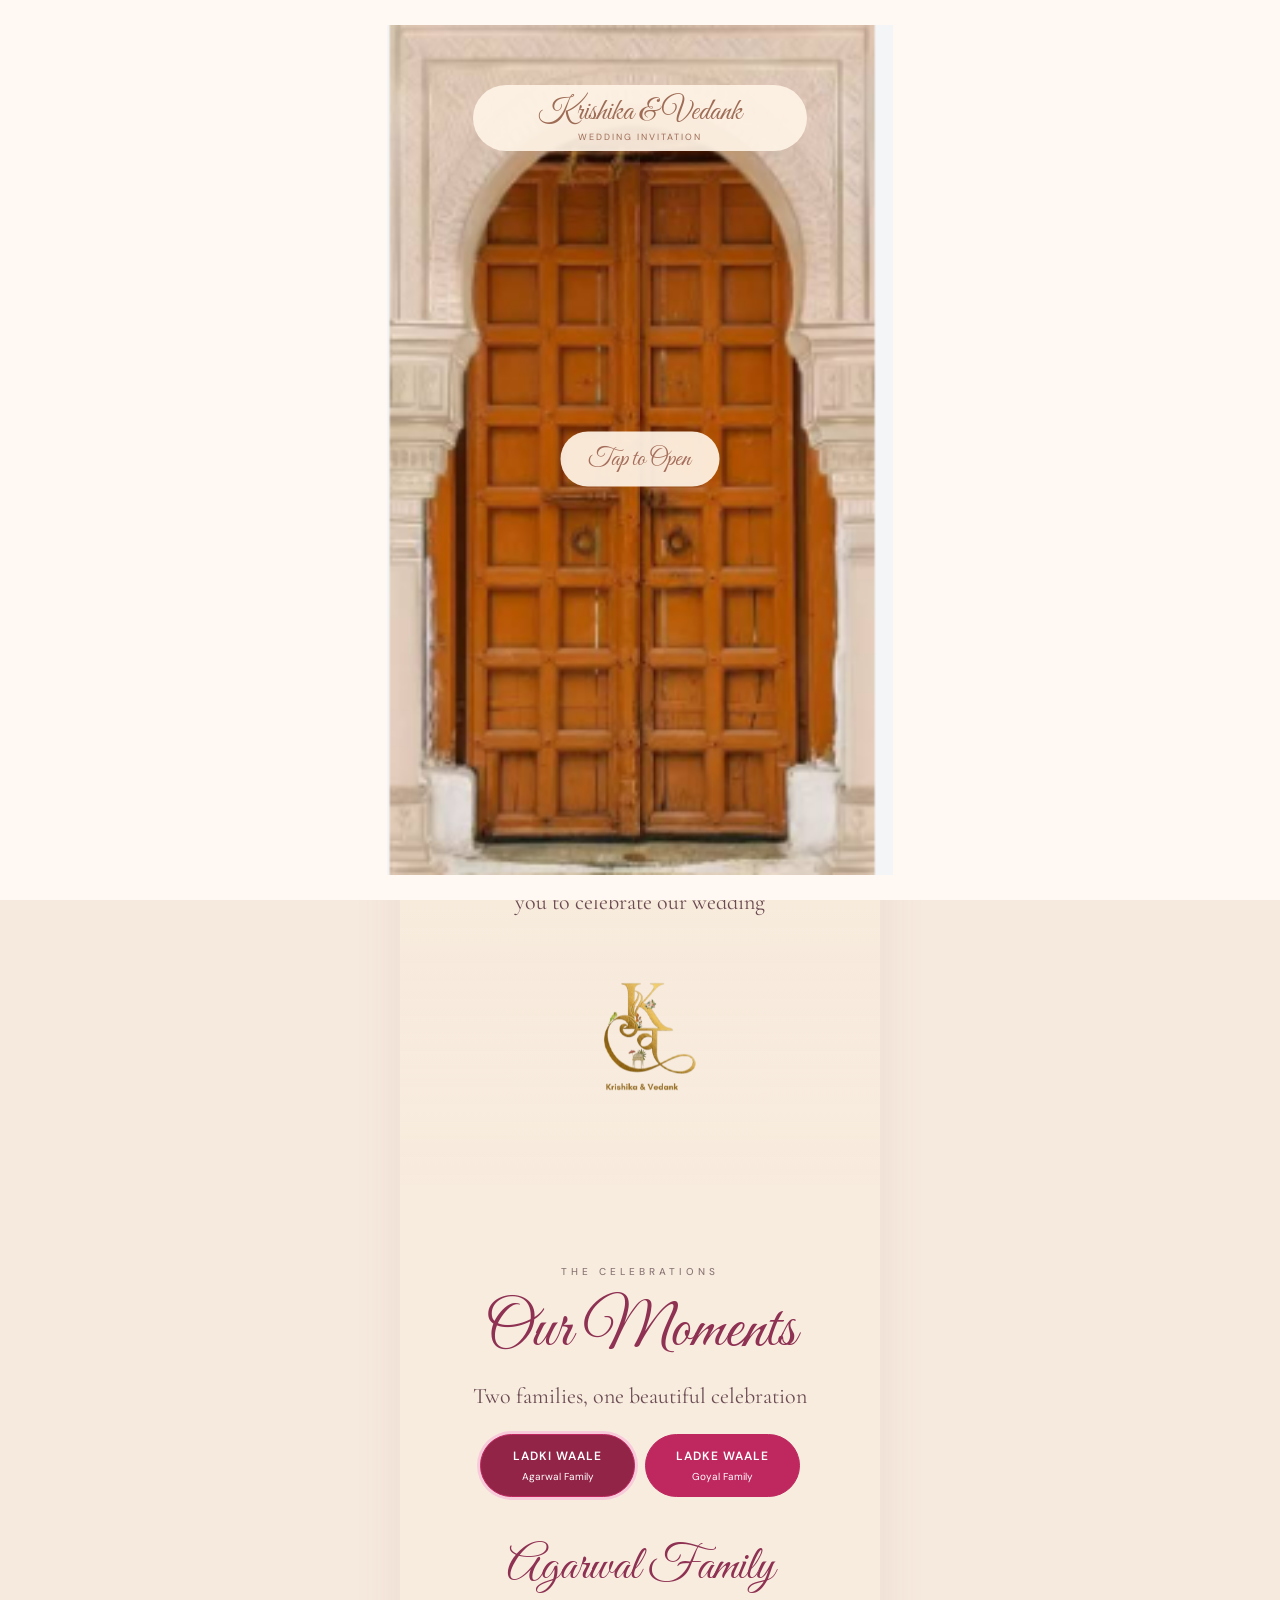
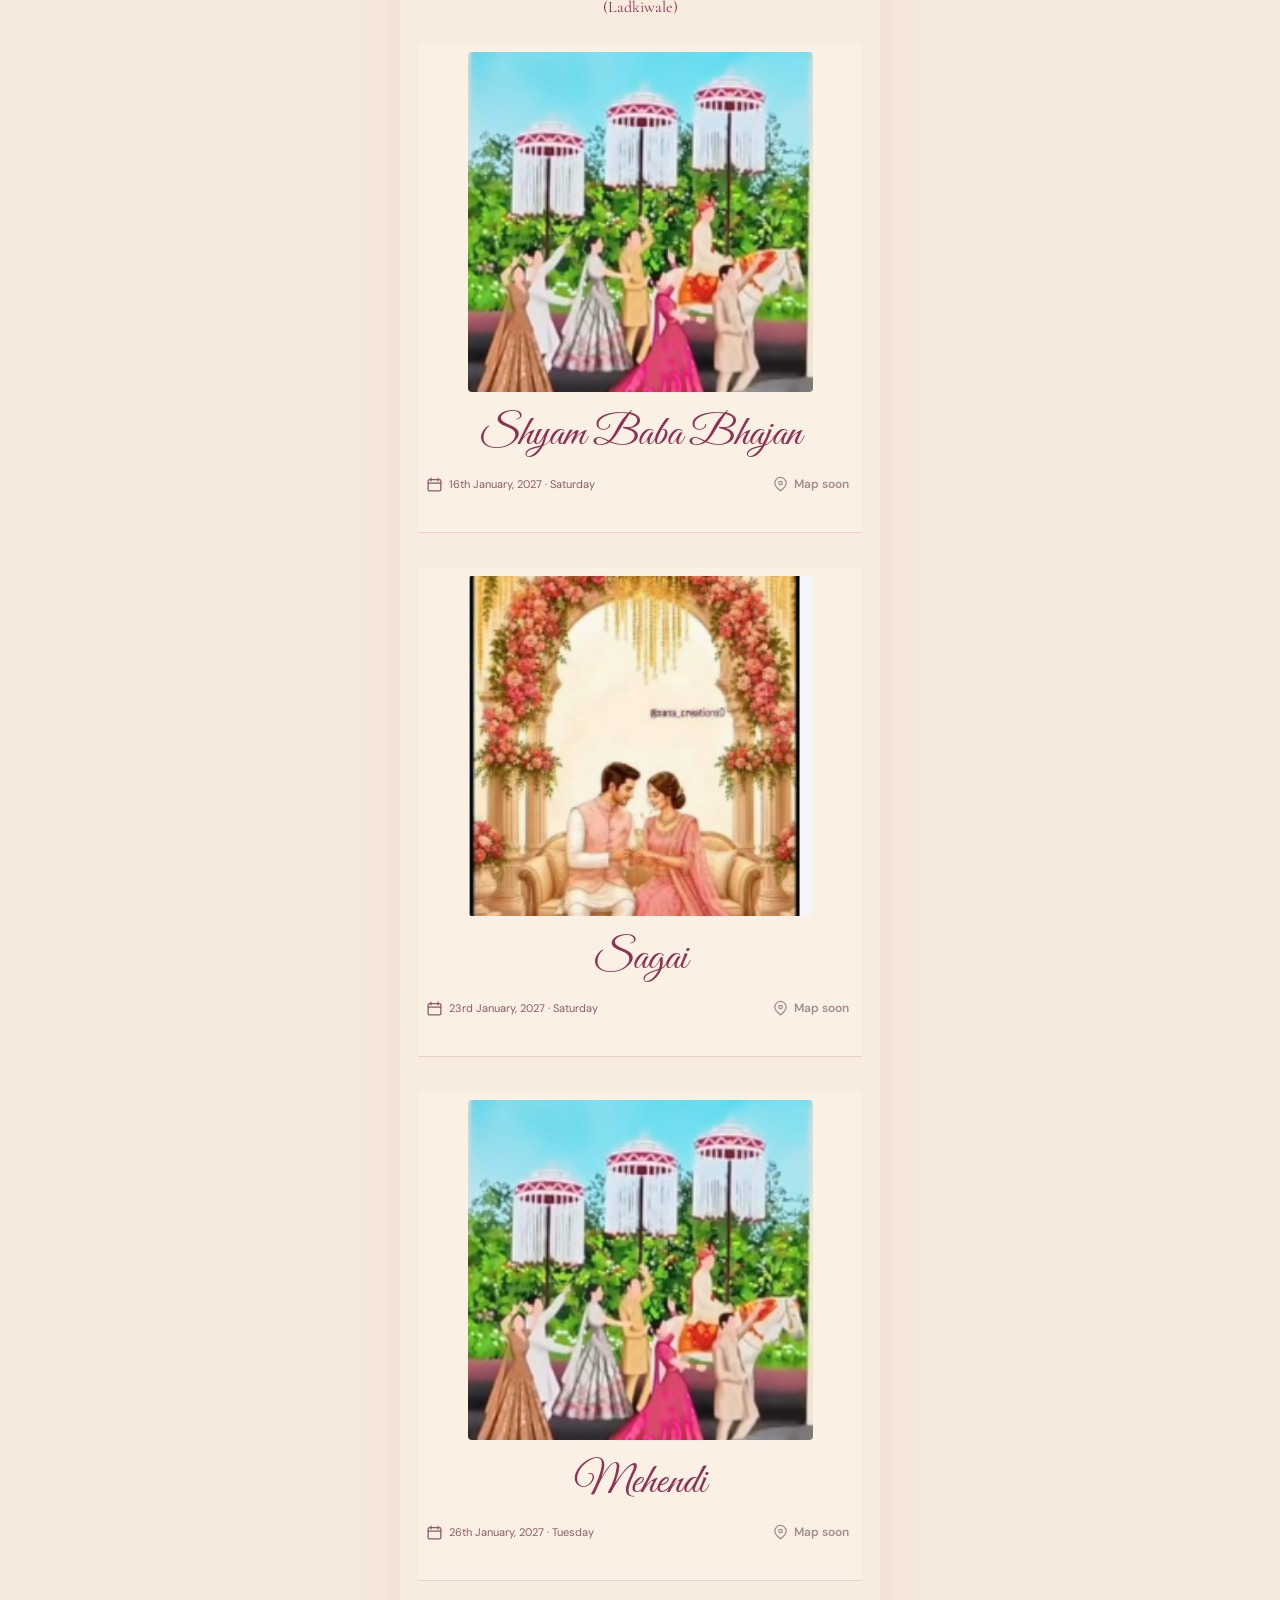
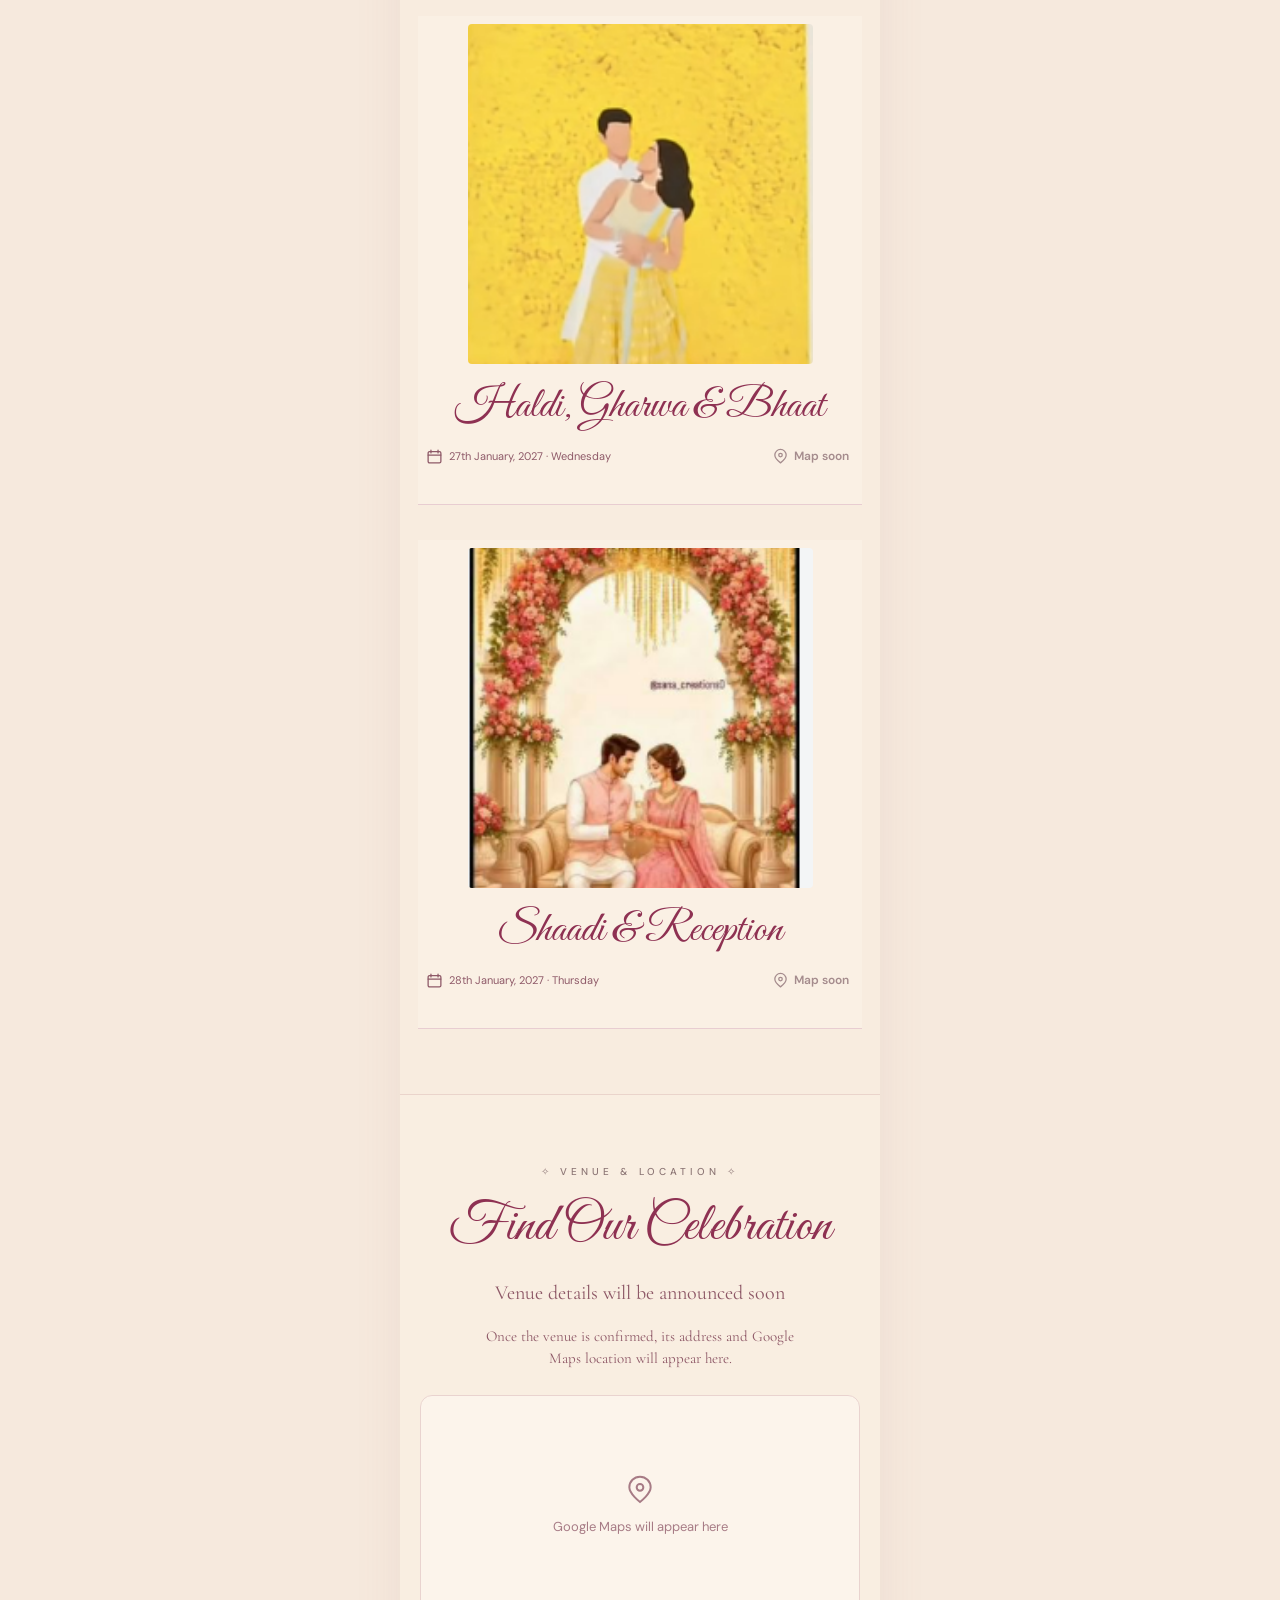
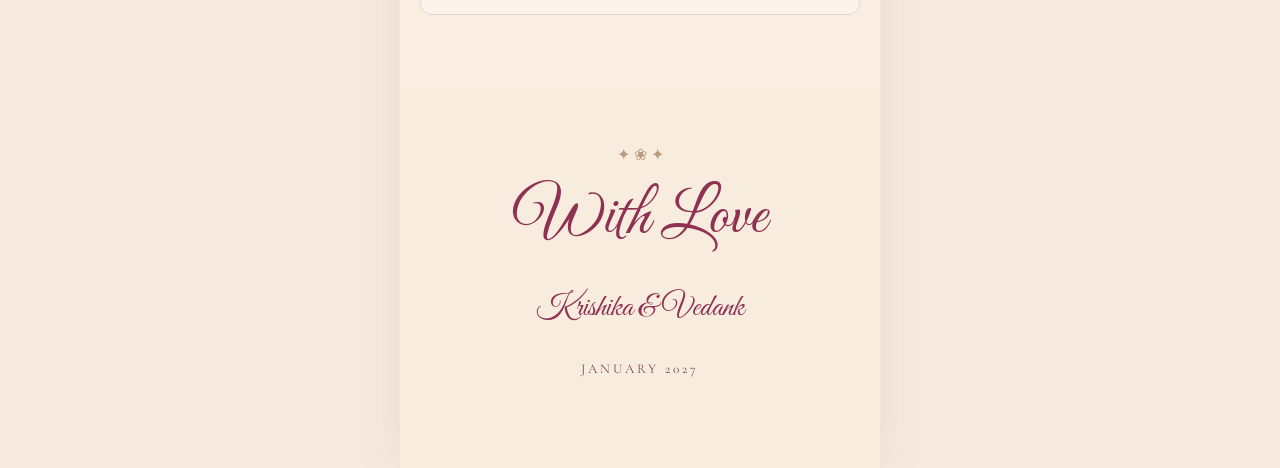
==== commit e04159a3: "Fix HTML formatting and add missing newline" ====
--- a/index.html
+++ b/index.html
@@ -1,6 +1,71 @@
-<!doctype html><html lang="en"><head><meta charset="UTF-8"><meta name="viewport" content="width=device-width,initial-scale=1"><meta name="theme-color" content="#fffaf7"><title>Krishika & Vedank | Wedding Invitation</title><link rel="stylesheet" href="style.css"></head><body>
-<audio id="song" src="assets/music.mpeg" preload="auto" loop></audio><button id="music" class="music" aria-label="Play or pause wedding music">♫ <span>Play</span></button>
-<div id="entrance" class="entrance"><div class="door-stage"><div class="door-inside"></div><div class="panel left"></div><div class="panel right"></div><div class="door-plaque">Krishika & Vedank<small>WEDDING INVITATION</small></div><button id="open" class="tap">Tap to Open</button></div></div>
-<main id="invitation" class="invitation"><section class="hero" id="home"><p class="micro">TOGETHER WITH OUR FAMILIES</p><div class="names"><span>Krishika</span><i>&</i><span>Vedank</span></div><p class="micro save">SAVE THE DATE</p><div class="scratch-area"><div class="scratch-inner"><strong>28 January 2027</strong><small>OUR WEDDING DAY</small></div><canvas id="scratch" aria-label="Scratch the gold card to reveal wedding date"></canvas></div><button id="scratchBtn" class="scratch-button">✧ Scratch to reveal ✧</button><div class="timer" id="timer"><div><strong id="days">00</strong><small>DAYS</small></div><div><strong id="hours">00</strong><small>HOURS</small></div><div><strong id="minutes">00</strong><small>MINUTES</small></div><div><strong id="seconds">00</strong><small>SECONDS</small></div></div><div class="hero-flourish">❧ &nbsp; ❀ &nbsp; ❧</div><p class="intro">With hearts full of joy, we invite you to celebrate our wedding</p><img class="monogram" src="assets/logo.png" alt="Krishika and Vedank monogram" loading="lazy"></section>
-<section class="selection" id="families"><p class="micro">THE CELEBRATIONS</p><h2>Our Moments</h2><p class="sub">Two families, one beautiful celebration</p><div class="family-buttons"><button class="family-btn selected" data-family="girl">LADKI WAALE <small>Agarwal Family</small></button><button class="family-btn" data-family="boy">LADKE WAALE <small>Goyal Family</small></button></div><h3 id="familyTitle">Agarwal Family <small>(Ladkiwale)</small></h3><div id="events" class="events"></div></section><section id="venue-location" class="venue-location"><p class="micro">✧ VENUE & LOCATION ✧</p><h2>Find Our Celebration</h2><p>Venue details will be announced soon</p><p class="venue-note">Once the venue is confirmed, its address and Google Maps location will appear here.</p><div class="bottom-map" aria-label="Google Maps placeholder"><svg viewBox="0 0 24 24" width="32" height="32" fill="none" stroke="currentColor" stroke-width="1.5"><path d="M20 10c0 5-8 11-8 11S4 15 4 10a8 8 0 1 1 16 0Z"/><circle cx="12" cy="10" r="2.5"/></svg><span>Google Maps will appear here</span></div></section><footer><div class="flourish">✦ ❀ ✦</div><h2>With Love</h2><p>Krishika & Vedank</p><small>JANUARY 2027</small></footer></main>
-<div id="popup" class="popup" role="dialog" aria-modal="true" aria-hidden="true" aria-label="Save the date"><div class="popup-inner"><button id="close" class="close" aria-label="Close">×</button><p class="micro">SAVE THE DATE</p><h2>28 January 2027</h2><p>Krishika & Vedank</p><p>Let the celebrations begin!</p><button id="explore" class="family-btn">Explore the celebrations ↓</button></div></div><div id="confetti" class="confetti" aria-hidden="true"></div><script src="script.js"></script></body></html>+<!doctype html>
+<html lang="en">
+  <head>
+    <meta charset="UTF-8">
+    <meta name="viewport" content="width=device-width,initial-scale=1">
+    <meta name="theme-color" content="#fffaf7">
+    <title>Krishika & Vedank | Wedding Invitation</title>
+    <link rel="stylesheet" href="style.css">
+  </head>
+  <body><audio id="song" src="assets/music.mpeg" preload="auto" loop></audio><button id="music" class="music" aria-label="Play or pause wedding music">♫ <span>Play</span></button>
+    <div id="entrance" class="entrance">
+      <div class="door-stage">
+        <div class="door-inside"></div>
+        <div class="panel left"></div>
+        <div class="panel right"></div>
+        <div class="door-plaque">Krishika & Vedank<small>WEDDING INVITATION</small></div><button id="open" class="tap">Tap to Open</button>
+      </div>
+    </div>
+    <main id="invitation" class="invitation">
+      <section class="hero" id="home">
+        <p class="micro">TOGETHER WITH OUR FAMILIES</p>
+        <div class="names"><span>Krishika</span><i>&</i><span>Vedank</span></div>
+        <p class="micro save">SAVE THE DATE</p>
+        <div class="scratch-area">
+          <div class="scratch-inner"><strong>28 January 2027</strong><small>OUR WEDDING DAY</small></div><canvas id="scratch" aria-label="Scratch the gold card to reveal wedding date"></canvas>
+        </div><button id="scratchBtn" class="scratch-button">✧ Scratch to reveal ✧</button>
+        <div class="timer" id="timer">
+          <div><strong id="days">00</strong><small>DAYS</small></div>
+          <div><strong id="hours">00</strong><small>HOURS</small></div>
+          <div><strong id="minutes">00</strong><small>MINUTES</small></div>
+          <div><strong id="seconds">00</strong><small>SECONDS</small></div>
+        </div>
+        <div class="hero-flourish">❧ &nbsp; ❀ &nbsp; ❧</div>
+        <p class="intro">With hearts full of joy, we invite you to celebrate our wedding</p><img class="monogram" src="assets/logo.png" alt="Krishika and Vedank monogram" loading="lazy">
+      </section>
+      <section class="selection" id="families">
+        <p class="micro">THE CELEBRATIONS</p>
+        <h2>Our Moments</h2>
+        <p class="sub">Two families, one beautiful celebration</p>
+        <div class="family-buttons"><button class="family-btn selected" data-family="girl">LADKI WAALE <small>Agarwal Family</small></button><button class="family-btn" data-family="boy">LADKE WAALE <small>Goyal Family</small></button></div>
+        <h3 id="familyTitle">Agarwal Family <small>(Ladkiwale)</small></h3>
+        <div id="events" class="events"></div>
+      </section>
+      <section id="venue-location" class="venue-location">
+        <p class="micro">✧ VENUE & LOCATION ✧</p>
+        <h2>Find Our Celebration</h2>
+        <p>Venue details will be announced soon</p>
+        <p class="venue-note">Once the venue is confirmed, its address and Google Maps location will appear here.</p>
+        <div class="bottom-map" aria-label="Google Maps placeholder"><svg viewBox="0 0 24 24" width="32" height="32" fill="none" stroke="currentColor" stroke-width="1.5">
+            <path d="M20 10c0 5-8 11-8 11S4 15 4 10a8 8 0 1 1 16 0Z" />
+            <circle cx="12" cy="10" r="2.5" />
+          </svg><span>Google Maps will appear here</span></div>
+      </section>
+      <footer>
+        <div class="flourish">✦ ❀ ✦</div>
+        <h2>With Love</h2>
+        <p>Krishika & Vedank</p><small>JANUARY 2027</small>
+      </footer>
+    </main>
+    <div id="popup" class="popup" role="dialog" aria-modal="true" aria-hidden="true" aria-label="Save the date">
+      <div class="popup-inner"><button id="close" class="close" aria-label="Close">×</button>
+        <p class="micro">SAVE THE DATE</p>
+        <h2>28 January 2027</h2>
+        <p>Krishika & Vedank</p>
+        <p>Let the celebrations begin!</p><button id="explore" class="family-btn">Explore the celebrations ↓</button>
+      </div>
+    </div>
+    <div id="confetti" class="confetti" aria-hidden="true"></div>
+    <script src="script.js"></script>
+  </body>
+</html>
